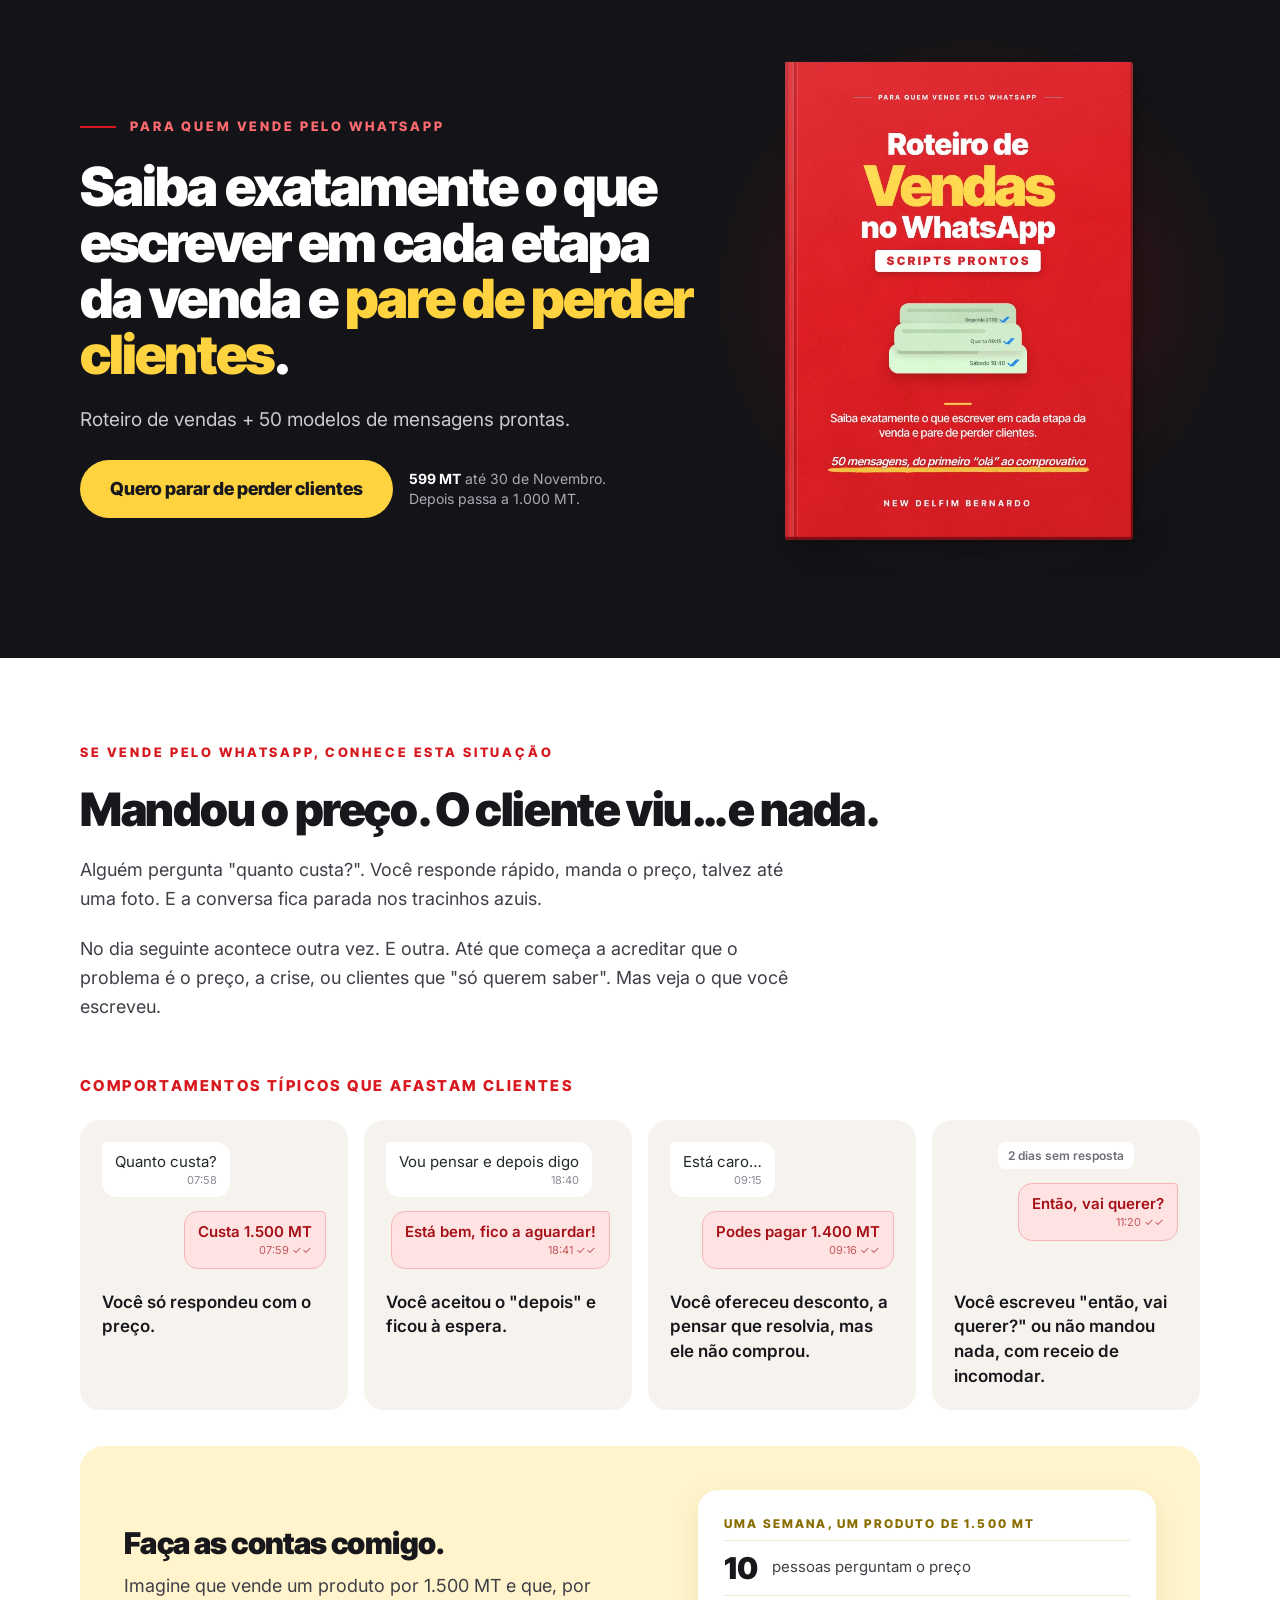
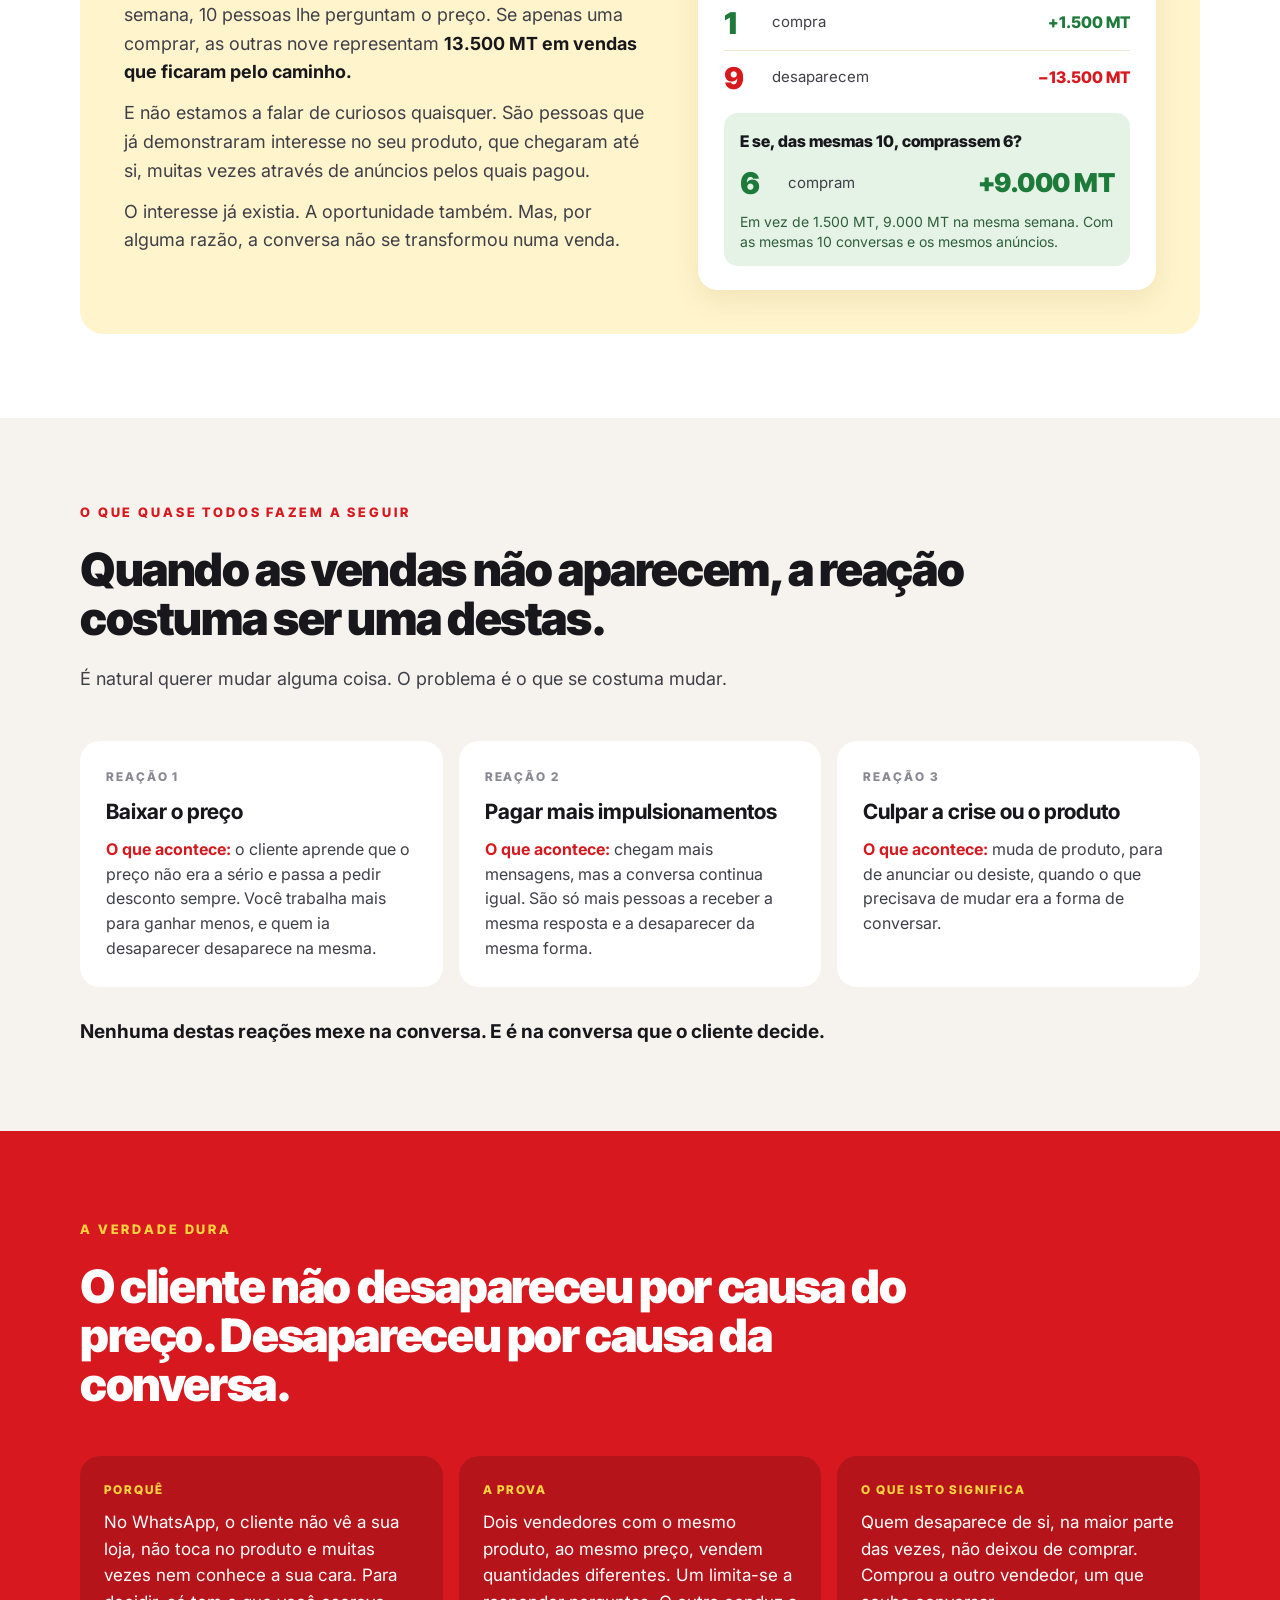
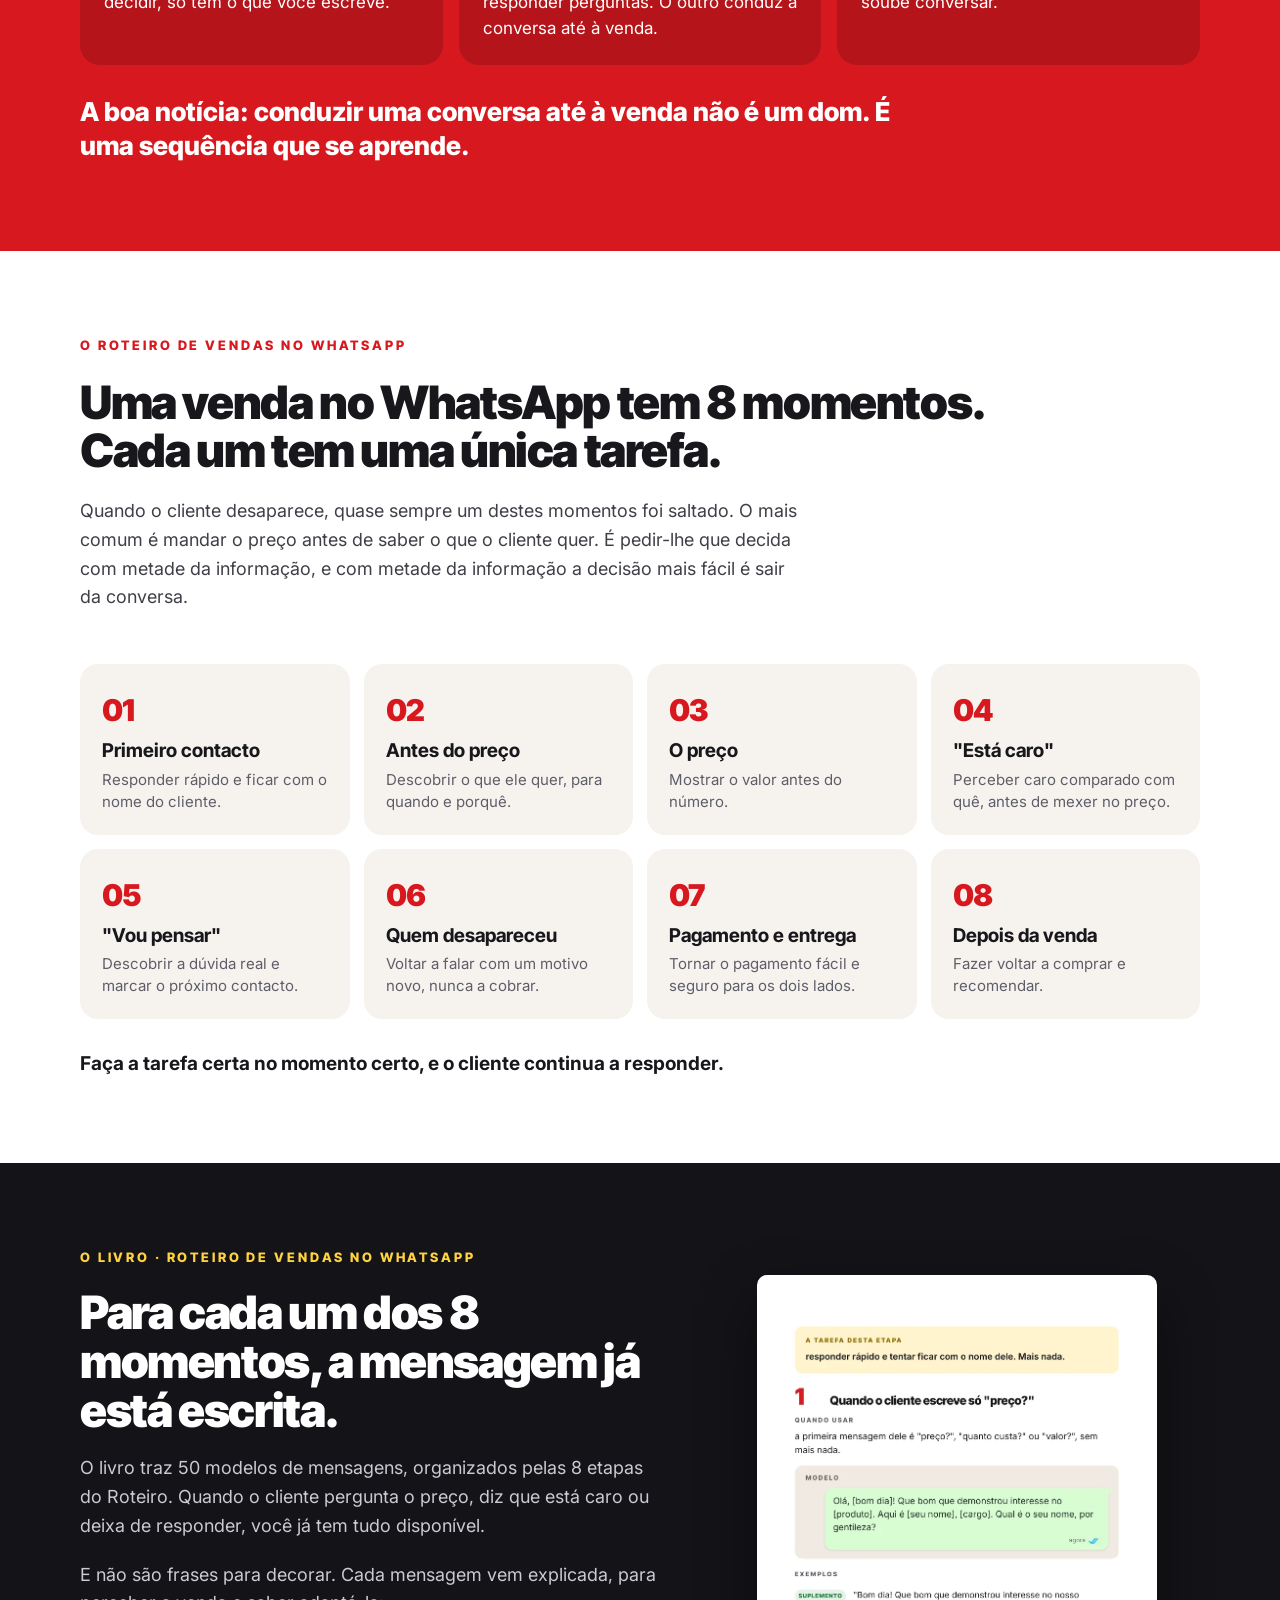
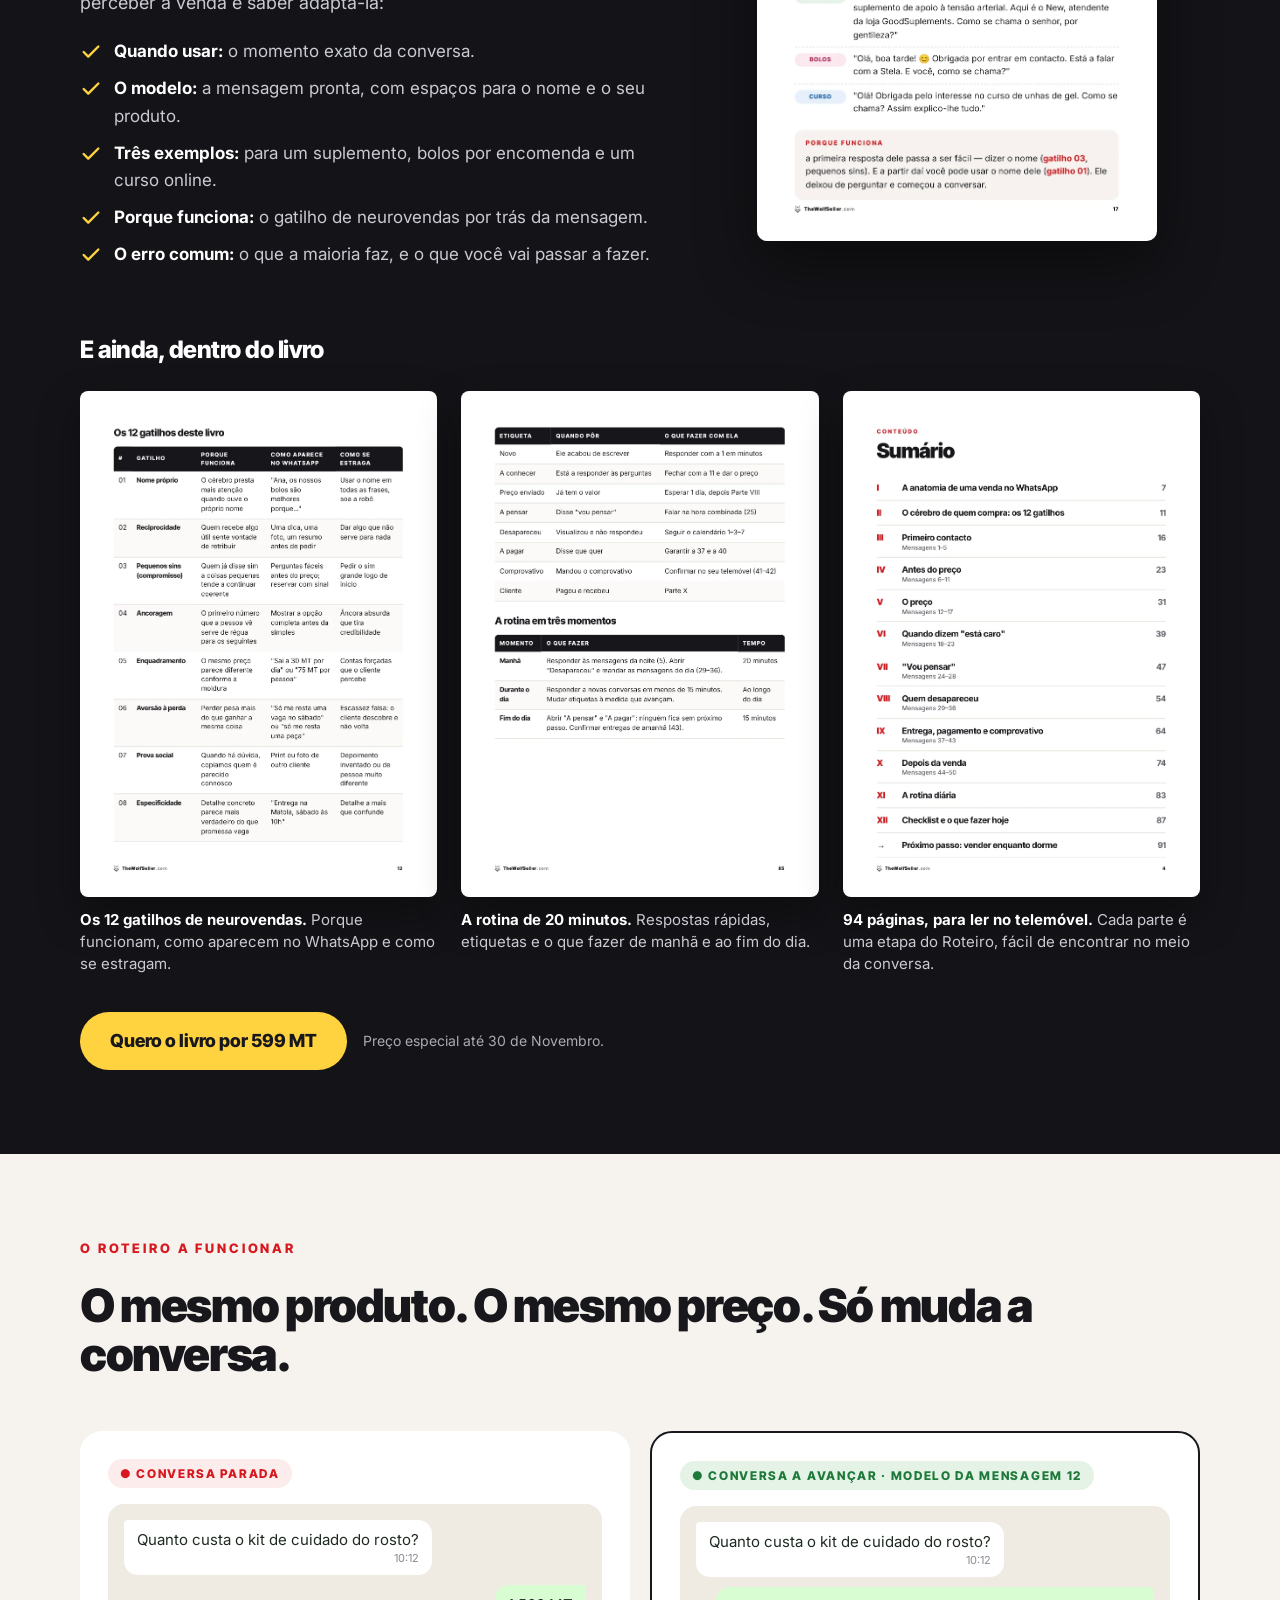
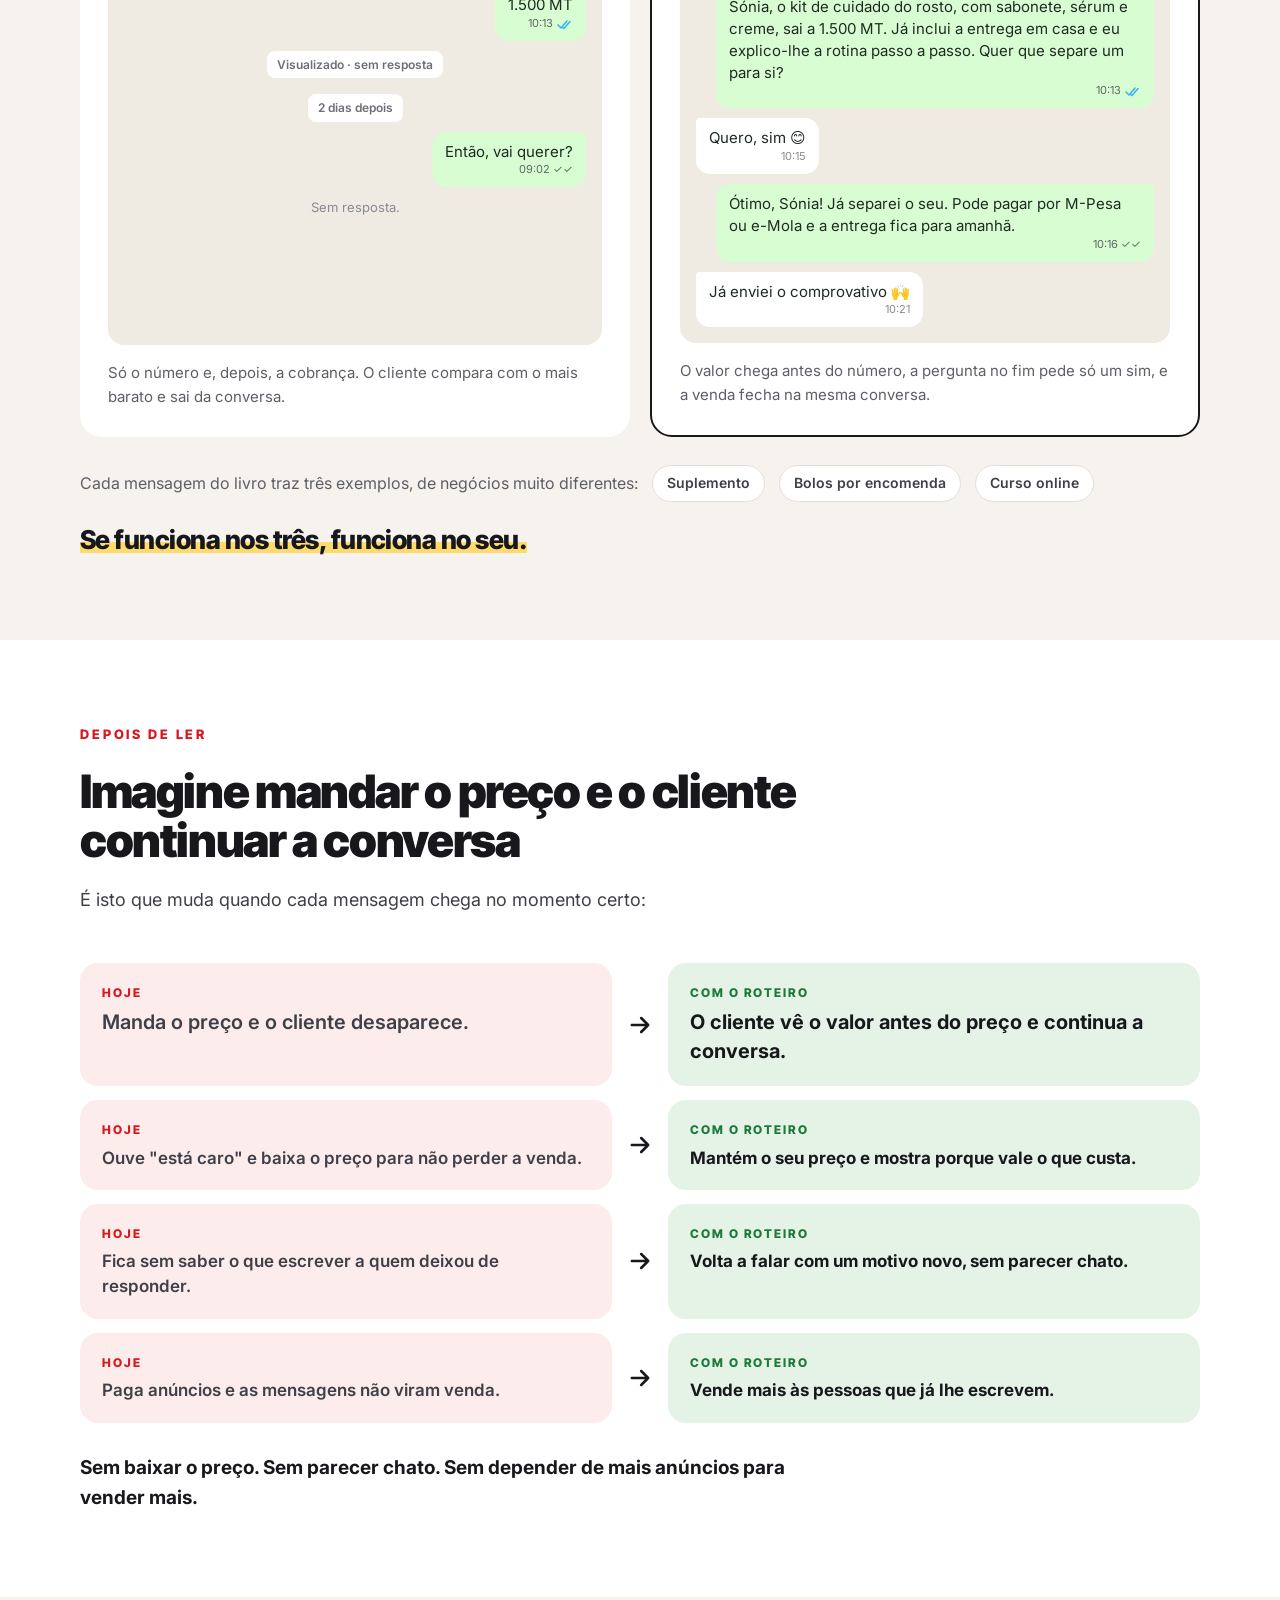
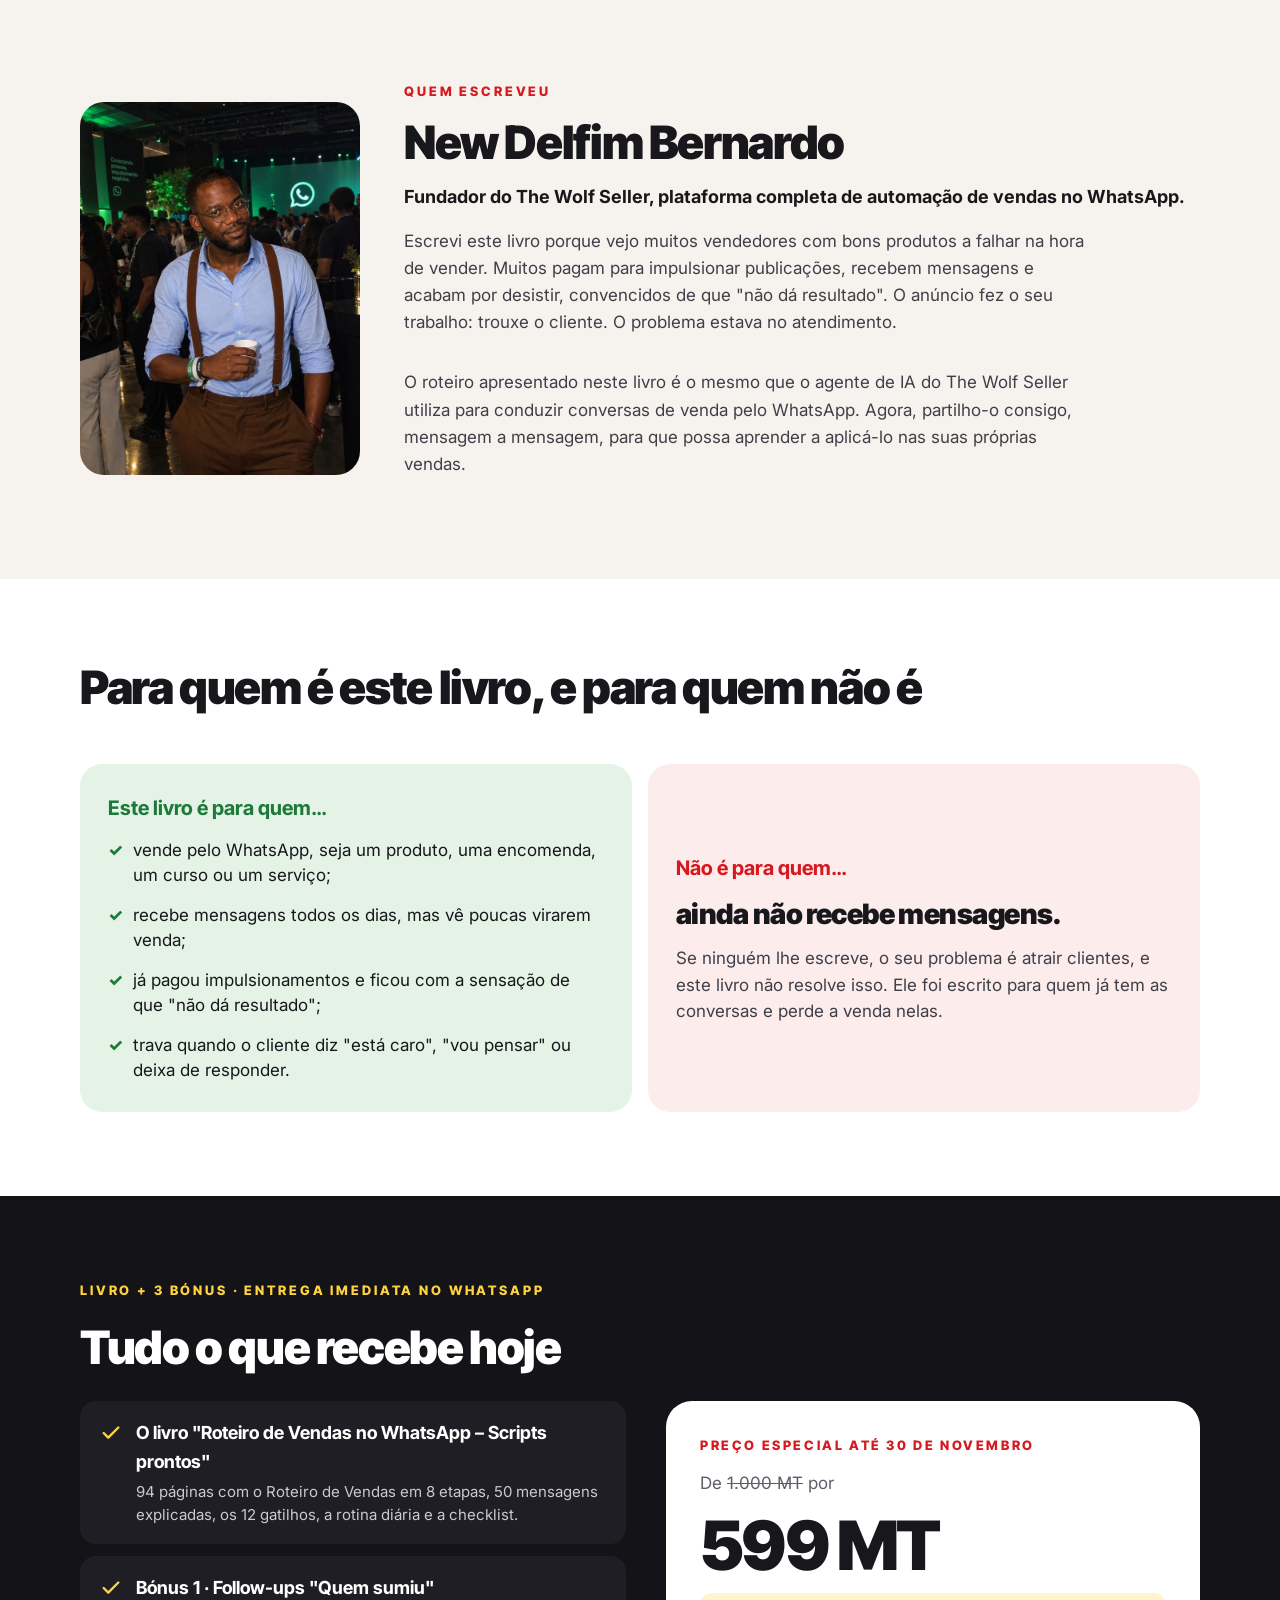
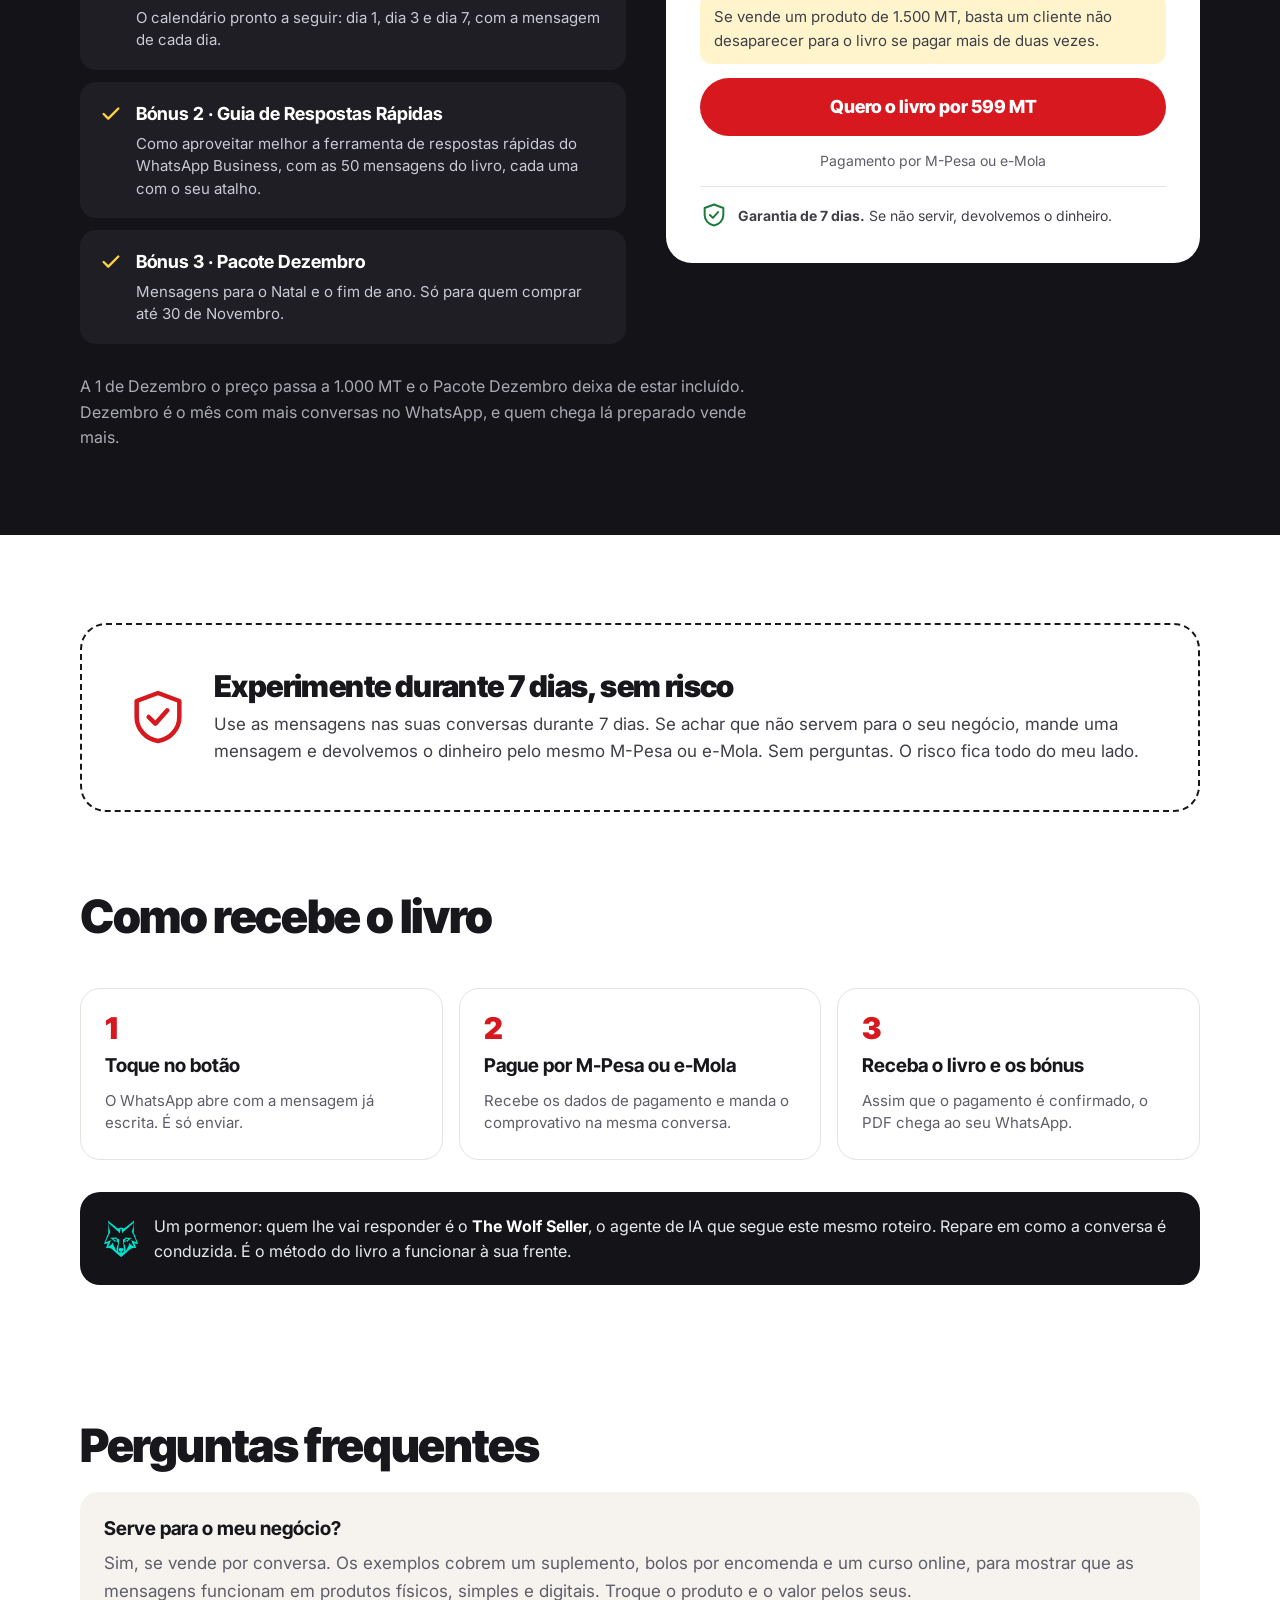
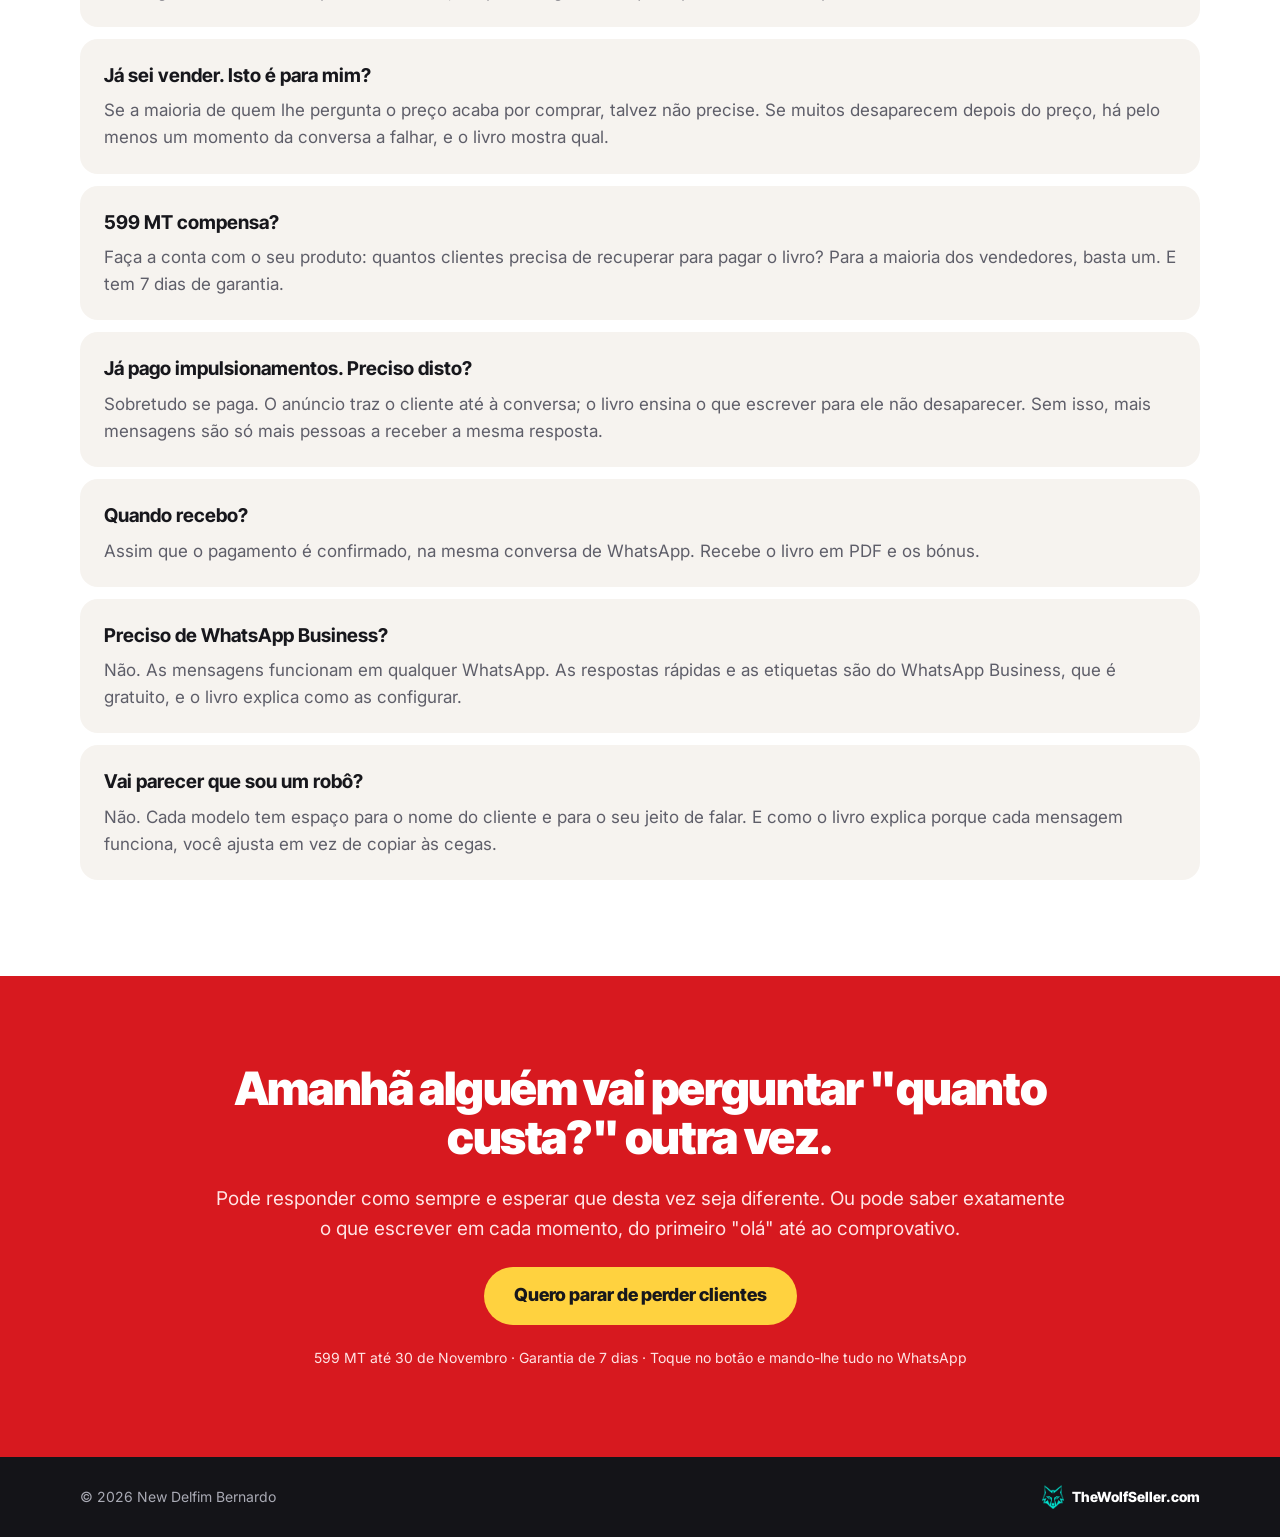
==== pagina-de-vendas-livro/index.html @ 169ec147 "Adiciona pagina de vendas do livro em /livro e aponta o link da pagina de links Co-Authored-By: Clau" ====
<!doctype html>
<html lang="pt">
<head>
<meta charset="utf-8">
<meta name="viewport" content="width=device-width, initial-scale=1">
<title>Roteiro de Vendas no WhatsApp – Scripts prontos</title>
<meta name="description" content="Roteiro de Vendas no WhatsApp: 8 etapas e 50 mensagens prontas, do primeiro “olá” ao comprovativo, com exemplos de Moçambique. 599 MT até 30 de Novembro.">
<link rel="canonical" href="https://www.thewolfseller.com/livro">
<meta property="og:type" content="website">
<meta property="og:title" content="Roteiro de Vendas no WhatsApp – Scripts prontos">
<meta property="og:description" content="Saiba exatamente o que escrever em cada etapa da venda e pare de perder clientes. 50 mensagens prontas.">
<meta property="og:url" content="https://www.thewolfseller.com/livro">
<meta property="og:image" content="https://www.thewolfseller.com/pagina-de-vendas-livro/img/livro.webp">
<link rel="stylesheet" href="https://fonts.googleapis.com/css2?family=Inter+Tight:wght@600;700;800;900&amp;family=Inter:ital,wght@0,400;0,500;0,600;0,700;1,500;1,600&amp;display=swap">
<style>
:root{color-scheme:light}
html,body{margin:0;background:#FFFFFF}
a{color:#D7191F}a:hover{color:#A50F15}
img{max-width:100%}
@media (max-width: 640px){.lp-bolhas{min-height:0 !important}}
</style>
</head>
<body>
<div style="width: 100%; background: #FFFFFF; color: #17171C; font-family: 'Inter', system-ui, sans-serif; font-size: 17px; line-height: 1.6">

<header style="background: #141418; color: #FFFFFF; overflow: hidden">
<div style="max-width: 1120px; margin: 0 auto; padding: 52px 20px 76px; display: flex; flex-wrap: wrap; gap: 48px; align-items: center">
<div style="flex: 1 1 480px; min-width: 0; display: flex; flex-direction: column; gap: 22px">
<div style="display: flex; align-items: center; gap: 14px"><span style="width: 36px; height: 2px; background: #D7191F"></span><span style="font-family: 'Inter Tight', sans-serif; font-size: 13px; font-weight: 800; letter-spacing: 0.22em; color: #FF6B70">PARA QUEM VENDE PELO WHATSAPP</span></div>
<h1 style="margin: 0; font-family: 'Inter Tight', sans-serif; font-weight: 900; font-size: clamp(34px, 4.6vw, 54px); line-height: 1.04; letter-spacing: -0.035em">Saiba exatamente o que escrever em cada etapa da venda e <span style="color: #FFD23F">pare de perder clientes</span>.</h1>
<p style="margin: 0; font-size: 19px; line-height: 1.5; color: #C9CAD2; max-width: 32em">Roteiro de vendas + 50 modelos de mensagens prontas.</p>
<div style="display: flex; flex-wrap: wrap; gap: 16px; align-items: center; margin-top: 4px">
<a href="https://wa.me/258820983752?text=Ol%C3%A1%21%20Quero%20o%20livro%20%22Roteiro%20de%20Vendas%20no%20WhatsApp%22" style="display: inline-flex; align-items: center; justify-content: center; min-height: 58px; padding: 0 30px; border-radius: 999px; background: #FFD23F; color: #17171C; font-family: 'Inter Tight', sans-serif; font-weight: 800; font-size: 18px; text-decoration: none; text-align: center">Quero parar de perder clientes</a>
<p style="margin: 0; font-size: 14px; line-height: 1.45; color: #A9AAB4"><strong style="color: #FFFFFF">599 MT</strong> até 30 de Novembro.<br>Depois passa a 1.000 MT.</p>
</div>
</div>
<div style="flex: 1 1 320px; min-width: 0; display: flex; justify-content: center; position: relative">
<div style="position: absolute; width: 78%; aspect-ratio: 1; border-radius: 50%; background: #D7191F; opacity: 0.22; filter: blur(60px); top: 12%"></div>
<img src="/pagina-de-vendas-livro/img/livro.webp" alt="Capa do livro Roteiro de Vendas no WhatsApp – Scripts prontos, de New Delfim Bernardo" style="position: relative; width: 100%; max-width: 400px; height: auto; display: block">
</div>
</div>
</header>

<section>
<div style="max-width: 1120px; margin: 0 auto; padding: 84px 20px; display: flex; flex-direction: column; gap: 22px">
<p style="margin: 0; font-family: 'Inter Tight', sans-serif; font-size: 13px; font-weight: 800; letter-spacing: 0.22em; color: #D7191F">SE VENDE PELO WHATSAPP, CONHECE ESTA SITUAÇÃO</p>
<h2 style="margin: 0; font-family: 'Inter Tight', sans-serif; font-weight: 900; font-size: clamp(30px, 4vw, 46px); line-height: 1.06; letter-spacing: -0.03em">Mandou o preço. O cliente viu… e nada.</h2>
<p style="margin: 0; font-size: 18px; line-height: 1.6; color: #3F3F48; max-width: 40em">Alguém pergunta "quanto custa?". Você responde rápido, manda o preço, talvez até uma foto. E a conversa fica parada nos tracinhos azuis.</p>
<p style="margin: 0; font-size: 18px; line-height: 1.6; color: #3F3F48; max-width: 40em">No dia seguinte acontece outra vez. E outra. Até que começa a acreditar que o problema é o preço, a crise, ou clientes que "só querem saber". Mas veja o que você escreveu.</p>
<div style="height: 8px"></div>
<p style="margin: 0; font-family: 'Inter Tight', sans-serif; font-size: 15px; font-weight: 800; letter-spacing: 0.16em; color: #D7191F">COMPORTAMENTOS TÍPICOS QUE AFASTAM CLIENTES</p>
<div style="display: grid; grid-template-columns: repeat(auto-fit, minmax(240px, 1fr)); gap: 16px">
<div style="background: #F6F3EF; border-radius: 20px; padding: 22px; display: flex; flex-direction: column; gap: 16px">
<div class="lp-bolhas" style="min-height: 132px; display: flex; flex-direction: column; gap: 14px">
<div style="align-self: flex-start; max-width: 90%; background: #FFFFFF; color: #1F2B22; border-radius: 4px 14px 14px 14px; padding: 9px 13px; font-size: 15px; line-height: 1.45">Quanto custa?<span style="display: block; text-align: right; font-size: 11px; color: #8A8A94">07:58</span></div>
<div style="align-self: flex-end; max-width: 90%; background: #FFE3E3; color: #A50F15; border: 1px solid #F5B5B5; border-radius: 14px 4px 14px 14px; padding: 9px 13px; font-size: 15px; font-weight: 600; line-height: 1.45">Custa 1.500 MT<span style="display: block; text-align: right; font-size: 11px; font-weight: 400; color: #C2575B">07:59 ✓✓</span></div>
</div>
<p style="margin: 0; font-weight: 600; line-height: 1.45">Você só respondeu com o preço.</p>
</div>
<div style="background: #F6F3EF; border-radius: 20px; padding: 22px; display: flex; flex-direction: column; gap: 16px">
<div class="lp-bolhas" style="min-height: 132px; display: flex; flex-direction: column; gap: 14px">
<div style="align-self: flex-start; max-width: 90%; background: #FFFFFF; color: #1F2B22; border-radius: 4px 14px 14px 14px; padding: 9px 13px; font-size: 15px; line-height: 1.45">Vou pensar e depois digo<span style="display: block; text-align: right; font-size: 11px; color: #8A8A94">18:40</span></div>
<div style="align-self: flex-end; max-width: 90%; background: #FFE3E3; color: #A50F15; border: 1px solid #F5B5B5; border-radius: 14px 4px 14px 14px; padding: 9px 13px; font-size: 15px; font-weight: 600; line-height: 1.45">Está bem, fico a aguardar!<span style="display: block; text-align: right; font-size: 11px; font-weight: 400; color: #C2575B">18:41 ✓✓</span></div>
</div>
<p style="margin: 0; font-weight: 600; line-height: 1.45">Você aceitou o "depois" e ficou à espera.</p>
</div>
<div style="background: #F6F3EF; border-radius: 20px; padding: 22px; display: flex; flex-direction: column; gap: 16px">
<div class="lp-bolhas" style="min-height: 132px; display: flex; flex-direction: column; gap: 14px">
<div style="align-self: flex-start; max-width: 90%; background: #FFFFFF; color: #1F2B22; border-radius: 4px 14px 14px 14px; padding: 9px 13px; font-size: 15px; line-height: 1.45">Está caro…<span style="display: block; text-align: right; font-size: 11px; color: #8A8A94">09:15</span></div>
<div style="align-self: flex-end; max-width: 90%; background: #FFE3E3; color: #A50F15; border: 1px solid #F5B5B5; border-radius: 14px 4px 14px 14px; padding: 9px 13px; font-size: 15px; font-weight: 600; line-height: 1.45">Podes pagar 1.400 MT<span style="display: block; text-align: right; font-size: 11px; font-weight: 400; color: #C2575B">09:16 ✓✓</span></div>
</div>
<p style="margin: 0; font-weight: 600; line-height: 1.45">Você ofereceu desconto, a pensar que resolvia, mas ele não comprou.</p>
</div>
<div style="background: #F6F3EF; border-radius: 20px; padding: 22px; display: flex; flex-direction: column; gap: 16px">
<div class="lp-bolhas" style="min-height: 132px; display: flex; flex-direction: column; gap: 14px">
<span style="align-self: center; background: #FFFFFF; color: #6E6E78; border-radius: 8px; padding: 4px 10px; font-size: 12px; font-weight: 600">2 dias sem resposta</span>
<div style="align-self: flex-end; max-width: 90%; background: #FFE3E3; color: #A50F15; border: 1px solid #F5B5B5; border-radius: 14px 4px 14px 14px; padding: 9px 13px; font-size: 15px; font-weight: 600; line-height: 1.45">Então, vai querer?<span style="display: block; text-align: right; font-size: 11px; font-weight: 400; color: #C2575B">11:20 ✓✓</span></div>
</div>
<p style="margin: 0; font-weight: 600; line-height: 1.45">Você escreveu "então, vai querer?" ou não mandou nada, com receio de incomodar.</p>
</div>
</div>
<div style="margin-top: 14px; background: #FFF4CC; border-radius: 24px; padding: clamp(24px, 4vw, 44px); display: flex; flex-wrap: wrap; gap: clamp(24px, 4vw, 48px); align-items: center">
<div style="flex: 1 1 420px; min-width: 0; display: flex; flex-direction: column; gap: 12px">
<p style="margin: 0; font-family: 'Inter Tight', sans-serif; font-weight: 900; font-size: clamp(22px, 2.8vw, 30px); letter-spacing: -0.02em; line-height: 1.15">Faça as contas comigo.</p>
<p style="margin: 0; font-size: 18px; line-height: 1.6; color: #3F3F48">Imagine que vende um produto por 1.500 MT e que, por semana, 10 pessoas lhe perguntam o preço. Se apenas uma comprar, as outras nove representam <strong style="color: rgb(23, 23, 28)">13.500 MT em vendas que ficaram pelo caminho.</strong></p>
<p style="margin: 0; font-size: 18px; line-height: 1.6; color: #3F3F48">E não estamos a falar de curiosos quaisquer. São pessoas que já demonstraram interesse no seu produto, que chegaram até si, muitas vezes através de anúncios pelos quais pagou.</p>
<p style="margin: 0; font-size: 18px; line-height: 1.6; color: #3F3F48">O interesse já existia. A oportunidade também. Mas, por alguma razão, a conversa não se transformou numa venda.</p>
</div>
<div style="flex: 1 1 300px; max-width: 420px; background: #FFFFFF; border-radius: 20px; padding: 24px 26px; box-shadow: 0 10px 30px rgba(120, 90, 0, 0.10)">
<p style="margin: 0 0 6px; font-family: 'Inter Tight', sans-serif; font-size: 12px; font-weight: 800; letter-spacing: 0.18em; color: #8A6D00">UMA SEMANA, UM PRODUTO DE 1.500 MT</p>
<div style="display: flex; align-items: center; gap: 14px; padding: 12px 0; border-top: 1px solid #EFE7CF"><span style="font-family: 'Inter Tight', sans-serif; font-weight: 900; font-size: 30px; line-height: 1; min-width: 34px; color: #17171C">10</span><span style="flex: 1; font-size: 15px; line-height: 1.35; color: #3F3F48">pessoas perguntam o preço</span><span style="font-family: 'Inter Tight', sans-serif; font-weight: 800; font-size: 16px; white-space: nowrap; color: #17171C"></span></div>
<div style="display: flex; align-items: center; gap: 14px; padding: 12px 0; border-top: 1px solid #EFE7CF"><span style="font-family: 'Inter Tight', sans-serif; font-weight: 900; font-size: 30px; line-height: 1; min-width: 34px; color: #1E7A3A">1</span><span style="flex: 1; font-size: 15px; line-height: 1.35; color: #3F3F48">compra</span><span style="font-family: 'Inter Tight', sans-serif; font-weight: 800; font-size: 16px; white-space: nowrap; color: #1E7A3A">+1.500 MT</span></div>
<div style="display: flex; align-items: center; gap: 14px; padding: 12px 0; border-top: 1px solid #EFE7CF"><span style="font-family: 'Inter Tight', sans-serif; font-weight: 900; font-size: 30px; line-height: 1; min-width: 34px; color: #D7191F">9</span><span style="flex: 1; font-size: 15px; line-height: 1.35; color: #3F3F48">desaparecem</span><span style="font-family: 'Inter Tight', sans-serif; font-weight: 800; font-size: 16px; white-space: nowrap; color: #D7191F">−13.500 MT</span></div>
<div style="margin-top: 8px; background: #E4F3E6; border-radius: 14px; padding: 16px 16px 14px; display: flex; flex-direction: column; gap: 8px"><span style="font-family: 'Inter Tight', sans-serif; font-size: 16px; font-weight: 800; color: #17171C">E se, das mesmas 10, comprassem 6?</span><div style="display: flex; align-items: center; gap: 14px"><span style="font-family: 'Inter Tight', sans-serif; font-weight: 900; font-size: 30px; line-height: 1; min-width: 34px; color: #1E7A3A">6</span><span style="flex: 1; font-size: 15px; line-height: 1.35; color: #3F3F48">compram</span><span style="font-family: 'Inter Tight', sans-serif; font-weight: 900; font-size: 26px; letter-spacing: -0.02em; white-space: nowrap; color: #1E7A3A">+9.000 MT</span></div><span style="font-size: 14px; line-height: 1.45; color: #2F5E3B">Em vez de 1.500 MT, 9.000 MT na mesma semana. Com as mesmas 10 conversas e os mesmos anúncios.</span></div>
</div>
</div>
</div>
</section>

<section style="background: #F6F3EF">
<div style="max-width: 1120px; margin: 0 auto; padding: 84px 20px; display: flex; flex-direction: column; gap: 22px">
<p style="margin: 0; font-family: 'Inter Tight', sans-serif; font-size: 13px; font-weight: 800; letter-spacing: 0.22em; color: #D7191F">O QUE QUASE TODOS FAZEM A SEGUIR</p>
<h2 style="margin: 0; font-family: 'Inter Tight', sans-serif; font-weight: 900; font-size: clamp(30px, 4vw, 46px); line-height: 1.06; letter-spacing: -0.03em; max-width: 20em">Quando as vendas não aparecem, a reação costuma ser uma destas.</h2>
<p style="margin: 0; font-size: 18px; line-height: 1.6; color: #3F3F48; max-width: 40em">É natural querer mudar alguma coisa. O problema é o que se costuma mudar.</p>
<div style="height: 4px"></div>
<div style="display: grid; grid-template-columns: repeat(auto-fit, minmax(280px, 1fr)); gap: 16px">
<div style="background: #FFFFFF; border-radius: 20px; padding: 26px; display: flex; flex-direction: column; gap: 12px"><span style="font-family: 'Inter Tight', sans-serif; font-size: 12px; font-weight: 800; letter-spacing: 0.16em; color: #8A8A94">REAÇÃO 1</span><strong style="font-family: 'Inter Tight', sans-serif; font-size: 21px; line-height: 1.25">Baixar o preço</strong><p style="margin: 0; color: #3F3F48; font-size: 16px; line-height: 1.55"><strong style="color: #D7191F">O que acontece:</strong> o cliente aprende que o preço não era a sério e passa a pedir desconto sempre. Você trabalha mais para ganhar menos, e quem ia desaparecer desaparece na mesma.</p></div>
<div style="background: #FFFFFF; border-radius: 20px; padding: 26px; display: flex; flex-direction: column; gap: 12px"><span style="font-family: 'Inter Tight', sans-serif; font-size: 12px; font-weight: 800; letter-spacing: 0.16em; color: #8A8A94">REAÇÃO 2</span><strong style="font-family: 'Inter Tight', sans-serif; font-size: 21px; line-height: 1.25">Pagar mais impulsionamentos</strong><p style="margin: 0; color: #3F3F48; font-size: 16px; line-height: 1.55"><strong style="color: #D7191F">O que acontece:</strong> chegam mais mensagens, mas a conversa continua igual. São só mais pessoas a receber a mesma resposta e a desaparecer da mesma forma.</p></div>
<div style="background: #FFFFFF; border-radius: 20px; padding: 26px; display: flex; flex-direction: column; gap: 12px"><span style="font-family: 'Inter Tight', sans-serif; font-size: 12px; font-weight: 800; letter-spacing: 0.16em; color: #8A8A94">REAÇÃO 3</span><strong style="font-family: 'Inter Tight', sans-serif; font-size: 21px; line-height: 1.25">Culpar a crise ou o produto</strong><p style="margin: 0; color: #3F3F48; font-size: 16px; line-height: 1.55"><strong style="color: #D7191F">O que acontece:</strong> muda de produto, para de anunciar ou desiste, quando o que precisava de mudar era a forma de conversar.</p></div>
</div>
<p style="margin: 0; font-size: 19px; line-height: 1.6; color: #17171C; max-width: 40em; font-weight: 700; margin-top: 8px">Nenhuma destas reações mexe na conversa. E é na conversa que o cliente decide.</p>
</div>
</section>

<section style="background: #D7191F; color: #FFFFFF">
<div style="max-width: 1120px; margin: 0 auto; padding: 88px 20px; display: flex; flex-direction: column; gap: 22px">
<p style="margin: 0; font-family: 'Inter Tight', sans-serif; font-size: 13px; font-weight: 800; letter-spacing: 0.22em; color: #FFD23F">A VERDADE DURA</p>
<h2 style="margin: 0; font-family: 'Inter Tight', sans-serif; font-weight: 900; font-size: clamp(30px, 4vw, 46px); line-height: 1.06; letter-spacing: -0.03em; max-width: 18em">O cliente não desapareceu por causa do preço. Desapareceu por causa da conversa.</h2>
<div style="height: 4px"></div>
<div style="display: grid; grid-template-columns: repeat(auto-fit, minmax(280px, 1fr)); gap: 16px">
<div style="background: rgba(0, 0, 0, 0.16); border-radius: 20px; padding: 24px; display: flex; flex-direction: column; gap: 10px"><span style="font-family: 'Inter Tight', sans-serif; font-size: 12px; font-weight: 800; letter-spacing: 0.16em; color: #FFD23F">PORQUÊ</span><p style="margin: 0; font-size: 17px; line-height: 1.55; color: #FFFFFF">No WhatsApp, o cliente não vê a sua loja, não toca no produto e muitas vezes nem conhece a sua cara. Para decidir, só tem o que você escreve.</p></div>
<div style="background: rgba(0, 0, 0, 0.16); border-radius: 20px; padding: 24px; display: flex; flex-direction: column; gap: 10px"><span style="font-family: 'Inter Tight', sans-serif; font-size: 12px; font-weight: 800; letter-spacing: 0.16em; color: #FFD23F">A PROVA</span><p style="margin: 0; font-size: 17px; line-height: 1.55; color: #FFFFFF">Dois vendedores com o mesmo produto, ao mesmo preço, vendem quantidades diferentes. Um limita-se a responder perguntas. O outro conduz a conversa até à venda.</p></div>
<div style="background: rgba(0, 0, 0, 0.16); border-radius: 20px; padding: 24px; display: flex; flex-direction: column; gap: 10px"><span style="font-family: 'Inter Tight', sans-serif; font-size: 12px; font-weight: 800; letter-spacing: 0.16em; color: #FFD23F">O QUE ISTO SIGNIFICA</span><p style="margin: 0; font-size: 17px; line-height: 1.55; color: #FFFFFF">Quem desaparece de si, na maior parte das vezes, não deixou de comprar. Comprou a outro vendedor, um que soube conversar.</p></div>
</div>
<p style="margin: 8px 0 0; font-family: 'Inter Tight', sans-serif; font-weight: 800; font-size: clamp(20px, 2.4vw, 26px); line-height: 1.3; max-width: 32em">A boa notícia: conduzir uma conversa até à venda não é um dom. É uma sequência que se aprende.</p>
</div>
</section>

<section>
<div style="max-width: 1120px; margin: 0 auto; padding: 84px 20px; display: flex; flex-direction: column; gap: 22px">
<p style="margin: 0; font-family: 'Inter Tight', sans-serif; font-size: 13px; font-weight: 800; letter-spacing: 0.22em; color: #D7191F">O ROTEIRO DE VENDAS NO WHATSAPP</p>
<h2 style="margin: 0; font-family: 'Inter Tight', sans-serif; font-weight: 900; font-size: clamp(30px, 4vw, 46px); line-height: 1.06; letter-spacing: -0.03em; max-width: 20em">Uma venda no WhatsApp tem 8 momentos. Cada um tem uma única tarefa.</h2>
<p style="margin: 0; font-size: 18px; line-height: 1.6; color: #3F3F48; max-width: 40em">Quando o cliente desaparece, quase sempre um destes momentos foi saltado. O mais comum é mandar o preço antes de saber o que o cliente quer. É pedir-lhe que decida com metade da informação, e com metade da informação a decisão mais fácil é sair da conversa.</p>
<div style="height: 8px"></div>
<div style="display: grid; grid-template-columns: repeat(auto-fit, minmax(240px, 1fr)); gap: 14px">
<div style="background: #F6F3EF; border-radius: 18px; padding: 22px; display: flex; flex-direction: column; gap: 6px"><span style="font-family: 'Inter Tight', sans-serif; font-size: 30px; font-weight: 900; color: #D7191F; letter-spacing: -0.03em">01</span><strong style="font-family: 'Inter Tight', sans-serif; font-size: 19px; line-height: 1.2">Primeiro contacto</strong><span style="color: #5E5E69; font-size: 15px; line-height: 1.45">Responder rápido e ficar com o nome do cliente.</span></div>
<div style="background: #F6F3EF; border-radius: 18px; padding: 22px; display: flex; flex-direction: column; gap: 6px"><span style="font-family: 'Inter Tight', sans-serif; font-size: 30px; font-weight: 900; color: #D7191F; letter-spacing: -0.03em">02</span><strong style="font-family: 'Inter Tight', sans-serif; font-size: 19px; line-height: 1.2">Antes do preço</strong><span style="color: #5E5E69; font-size: 15px; line-height: 1.45">Descobrir o que ele quer, para quando e porquê.</span></div>
<div style="background: #F6F3EF; border-radius: 18px; padding: 22px; display: flex; flex-direction: column; gap: 6px"><span style="font-family: 'Inter Tight', sans-serif; font-size: 30px; font-weight: 900; color: #D7191F; letter-spacing: -0.03em">03</span><strong style="font-family: 'Inter Tight', sans-serif; font-size: 19px; line-height: 1.2">O preço</strong><span style="color: #5E5E69; font-size: 15px; line-height: 1.45">Mostrar o valor antes do número.</span></div>
<div style="background: #F6F3EF; border-radius: 18px; padding: 22px; display: flex; flex-direction: column; gap: 6px"><span style="font-family: 'Inter Tight', sans-serif; font-size: 30px; font-weight: 900; color: #D7191F; letter-spacing: -0.03em">04</span><strong style="font-family: 'Inter Tight', sans-serif; font-size: 19px; line-height: 1.2">"Está caro"</strong><span style="color: #5E5E69; font-size: 15px; line-height: 1.45">Perceber caro comparado com quê, antes de mexer no preço.</span></div>
<div style="background: #F6F3EF; border-radius: 18px; padding: 22px; display: flex; flex-direction: column; gap: 6px"><span style="font-family: 'Inter Tight', sans-serif; font-size: 30px; font-weight: 900; color: #D7191F; letter-spacing: -0.03em">05</span><strong style="font-family: 'Inter Tight', sans-serif; font-size: 19px; line-height: 1.2">"Vou pensar"</strong><span style="color: #5E5E69; font-size: 15px; line-height: 1.45">Descobrir a dúvida real e marcar o próximo contacto.</span></div>
<div style="background: #F6F3EF; border-radius: 18px; padding: 22px; display: flex; flex-direction: column; gap: 6px"><span style="font-family: 'Inter Tight', sans-serif; font-size: 30px; font-weight: 900; color: #D7191F; letter-spacing: -0.03em">06</span><strong style="font-family: 'Inter Tight', sans-serif; font-size: 19px; line-height: 1.2">Quem desapareceu</strong><span style="color: #5E5E69; font-size: 15px; line-height: 1.45">Voltar a falar com um motivo novo, nunca a cobrar.</span></div>
<div style="background: #F6F3EF; border-radius: 18px; padding: 22px; display: flex; flex-direction: column; gap: 6px"><span style="font-family: 'Inter Tight', sans-serif; font-size: 30px; font-weight: 900; color: #D7191F; letter-spacing: -0.03em">07</span><strong style="font-family: 'Inter Tight', sans-serif; font-size: 19px; line-height: 1.2">Pagamento e entrega</strong><span style="color: #5E5E69; font-size: 15px; line-height: 1.45">Tornar o pagamento fácil e seguro para os dois lados.</span></div>
<div style="background: #F6F3EF; border-radius: 18px; padding: 22px; display: flex; flex-direction: column; gap: 6px"><span style="font-family: 'Inter Tight', sans-serif; font-size: 30px; font-weight: 900; color: #D7191F; letter-spacing: -0.03em">08</span><strong style="font-family: 'Inter Tight', sans-serif; font-size: 19px; line-height: 1.2">Depois da venda</strong><span style="color: #5E5E69; font-size: 15px; line-height: 1.45">Fazer voltar a comprar e recomendar.</span></div>
</div>
<p style="margin: 0; font-size: 19px; line-height: 1.6; color: #17171C; max-width: 40em; font-weight: 700; margin-top: 8px">Faça a tarefa certa no momento certo, e o cliente continua a responder.</p>
</div>
</section>

<section style="background: #141418; color: #FFFFFF">
<div style="max-width: 1120px; margin: 0 auto; padding: 84px 20px; display: flex; flex-direction: column; gap: 22px">
<div style="display: flex; flex-wrap: wrap; gap: 48px; align-items: center">
<div style="flex: 1 1 440px; min-width: 0; display: flex; flex-direction: column; gap: 20px">
<p style="margin: 0; font-family: 'Inter Tight', sans-serif; font-size: 13px; font-weight: 800; letter-spacing: 0.22em; color: #FFD23F">O LIVRO · ROTEIRO DE VENDAS NO WHATSAPP</p>
<h2 style="margin: 0; font-family: 'Inter Tight', sans-serif; font-weight: 900; font-size: clamp(30px, 4vw, 46px); line-height: 1.06; letter-spacing: -0.03em">Para cada um dos 8 momentos, a mensagem já está escrita.</h2>
<p style="margin: 0; font-size: 18px; line-height: 1.6; color: #C9CAD2">O livro traz 50 modelos de mensagens, organizados pelas 8 etapas do Roteiro. Quando o cliente pergunta o preço, diz que está caro ou deixa de responder, você já tem tudo disponível.</p>
<p style="margin: 0; font-size: 18px; line-height: 1.6; color: #C9CAD2">E não são frases para decorar. Cada mensagem vem explicada, para perceber a venda e saber adaptá-la:</p>
<ul style="margin: 0; padding: 0; list-style: none; display: flex; flex-direction: column; gap: 10px; color: #C9CAD2">
<li style="display: flex; gap: 12px; align-items: flex-start"><svg width="22" height="22" viewBox="0 0 24 24" fill="none" stroke="#FFD23F" stroke-width="2.6" stroke-linecap="round" stroke-linejoin="round" aria-hidden="true" style="flex: none; margin-top: 3px"><path d="M20 6L9 17l-5-5"></path></svg><span><strong style="color: #FFFFFF">Quando usar:</strong> o momento exato da conversa.</span></li>
<li style="display: flex; gap: 12px; align-items: flex-start"><svg width="22" height="22" viewBox="0 0 24 24" fill="none" stroke="#FFD23F" stroke-width="2.6" stroke-linecap="round" stroke-linejoin="round" aria-hidden="true" style="flex: none; margin-top: 3px"><path d="M20 6L9 17l-5-5"></path></svg><span><strong style="color: #FFFFFF">O modelo:</strong> a mensagem pronta, com espaços para o nome e o seu produto.</span></li>
<li style="display: flex; gap: 12px; align-items: flex-start"><svg width="22" height="22" viewBox="0 0 24 24" fill="none" stroke="#FFD23F" stroke-width="2.6" stroke-linecap="round" stroke-linejoin="round" aria-hidden="true" style="flex: none; margin-top: 3px"><path d="M20 6L9 17l-5-5"></path></svg><span><strong style="color: #FFFFFF">Três exemplos:</strong> para um suplemento, bolos por encomenda e um curso online.</span></li>
<li style="display: flex; gap: 12px; align-items: flex-start"><svg width="22" height="22" viewBox="0 0 24 24" fill="none" stroke="#FFD23F" stroke-width="2.6" stroke-linecap="round" stroke-linejoin="round" aria-hidden="true" style="flex: none; margin-top: 3px"><path d="M20 6L9 17l-5-5"></path></svg><span><strong style="color: #FFFFFF">Porque funciona:</strong> o gatilho de neurovendas por trás da mensagem.</span></li>
<li style="display: flex; gap: 12px; align-items: flex-start"><svg width="22" height="22" viewBox="0 0 24 24" fill="none" stroke="#FFD23F" stroke-width="2.6" stroke-linecap="round" stroke-linejoin="round" aria-hidden="true" style="flex: none; margin-top: 3px"><path d="M20 6L9 17l-5-5"></path></svg><span><strong style="color: #FFFFFF">O erro comum:</strong> o que a maioria faz, e o que você vai passar a fazer.</span></li>
</ul>
</div>
<div style="flex: 1 1 340px; min-width: 0; display: flex; justify-content: center">
<img src="/pagina-de-vendas-livro/img/mensagem.webp" alt="Página do livro com uma mensagem, o modelo num balão de WhatsApp e os exemplos" style="width: 100%; max-width: 400px; height: auto; display: block; border-radius: 10px; box-shadow: 0 24px 60px rgba(0, 0, 0, 0.45)">
</div>
</div>
<h3 style="margin: 40px 0 0; font-family: 'Inter Tight', sans-serif; font-weight: 800; font-size: 24px; letter-spacing: -0.02em">E ainda, dentro do livro</h3>
<div style="display: grid; grid-template-columns: repeat(auto-fit, minmax(220px, 1fr)); gap: 24px">
<figure style="margin: 0; display: flex; flex-direction: column; gap: 12px"><img src="/pagina-de-vendas-livro/img/gatilhos.webp" alt="Tabela dos 12 gatilhos de neurovendas" style="width: 100%; height: auto; display: block; border-radius: 8px; box-shadow: 0 18px 40px rgba(0, 0, 0, 0.35)"><figcaption style="color: #C9CAD2; font-size: 15px; line-height: 1.45"><strong style="color: #FFFFFF">Os 12 gatilhos de neurovendas.</strong> Porque funcionam, como aparecem no WhatsApp e como se estragam.</figcaption></figure>
<figure style="margin: 0; display: flex; flex-direction: column; gap: 12px"><img src="/pagina-de-vendas-livro/img/rotina.webp" alt="Página da rotina diária com etiquetas e horários" style="width: 100%; height: auto; display: block; border-radius: 8px; box-shadow: 0 18px 40px rgba(0, 0, 0, 0.35)"><figcaption style="color: #C9CAD2; font-size: 15px; line-height: 1.45"><strong style="color: #FFFFFF">A rotina de 20 minutos.</strong> Respostas rápidas, etiquetas e o que fazer de manhã e ao fim do dia.</figcaption></figure>
<figure style="margin: 0; display: flex; flex-direction: column; gap: 12px"><img src="/pagina-de-vendas-livro/img/sumario.webp" alt="Sumário do livro" style="width: 100%; height: auto; display: block; border-radius: 8px; box-shadow: 0 18px 40px rgba(0, 0, 0, 0.35)"><figcaption style="color: #C9CAD2; font-size: 15px; line-height: 1.45"><strong style="color: #FFFFFF">94 páginas, para ler no telemóvel.</strong> Cada parte é uma etapa do Roteiro, fácil de encontrar no meio da conversa.</figcaption></figure>
</div>
<div style="display: flex; flex-wrap: wrap; gap: 16px; align-items: center; margin-top: 16px"><a href="https://wa.me/258820983752?text=Ol%C3%A1%21%20Quero%20o%20livro%20%22Roteiro%20de%20Vendas%20no%20WhatsApp%22" style="display: inline-flex; align-items: center; justify-content: center; min-height: 58px; padding: 0 30px; border-radius: 999px; background: #FFD23F; color: #17171C; font-family: 'Inter Tight', sans-serif; font-weight: 800; font-size: 18px; text-decoration: none; text-align: center">Quero o livro por 599 MT</a><p style="margin: 0; font-size: 14px; color: #A9AAB4">Preço especial até 30 de Novembro.</p></div>
</div>
</section>

<section style="background: #F6F3EF">
<div style="max-width: 1120px; margin: 0 auto; padding: 84px 20px; display: flex; flex-direction: column; gap: 22px">
<p style="margin: 0; font-family: 'Inter Tight', sans-serif; font-size: 13px; font-weight: 800; letter-spacing: 0.22em; color: #D7191F">O ROTEIRO A FUNCIONAR</p>
<h2 style="margin: 0; font-family: 'Inter Tight', sans-serif; font-weight: 900; font-size: clamp(30px, 4vw, 46px); line-height: 1.06; letter-spacing: -0.03em">O mesmo produto. O mesmo preço. Só muda a conversa.</h2>
<div style="height: 8px"></div>
<div style="display: grid; grid-template-columns: repeat(auto-fit, minmax(300px, 1fr)); gap: 20px">
<div style="background: #FFFFFF; border-radius: 22px; padding: 28px; display: flex; flex-direction: column; gap: 16px">
<span style="align-self: flex-start; font-family: 'Inter Tight', sans-serif; font-size: 12px; font-weight: 800; letter-spacing: 0.14em; text-transform: uppercase; color: #D7191F; background: #FCECEC; border-radius: 999px; padding: 5px 12px">● Conversa parada</span>
<div style="flex: 1; background: #EFEAE2; border-radius: 16px; padding: 16px; display: flex; flex-direction: column; gap: 10px">
<div style="align-self: flex-start; max-width: 90%; background: #FFFFFF; color: #1F2B22; border-radius: 4px 14px 14px 14px; padding: 9px 13px; font-size: 15px; line-height: 1.45">Quanto custa o kit de cuidado do rosto?<span style="display: block; text-align: right; font-size: 11px; color: #8A8A94">10:12</span></div>
<div style="align-self: flex-end; max-width: 90%; background: #D9FDD3; color: #1F2B22; border-radius: 14px 4px 14px 14px; padding: 9px 13px; font-size: 15px; line-height: 1.45">1.500 MT<span style="display: flex; justify-content: flex-end; align-items: center; gap: 4px; font-size: 11px; color: #5B6B5F">10:13 <svg width="16" height="11" viewBox="0 0 16 11" aria-hidden="true"><path d="M1 6l3 3 6-7M6 8.5l1 1 6-7" fill="none" stroke="#34B7F1" stroke-width="1.6" stroke-linecap="round" stroke-linejoin="round"></path></svg></span></div>
<span style="align-self: center; background: #FFFFFF; color: #6E6E78; border-radius: 8px; padding: 4px 10px; font-size: 12px; font-weight: 600">Visualizado · sem resposta</span>
<span style="align-self: center; margin-top: 6px; background: #FFFFFF; color: #6E6E78; border-radius: 8px; padding: 4px 10px; font-size: 12px; font-weight: 600">2 dias depois</span>
<div style="align-self: flex-end; max-width: 90%; background: #D9FDD3; color: #1F2B22; border-radius: 14px 4px 14px 14px; padding: 9px 13px; font-size: 15px; line-height: 1.45">Então, vai querer?<span style="display: block; text-align: right; font-size: 11px; color: #5B6B5F">09:02 ✓✓</span></div>
<span style="align-self: center; font-size: 13px; color: #8A8A94">Sem resposta.</span>
</div>
<p style="margin: 0; color: #5E5E69; font-size: 15px">Só o número e, depois, a cobrança. O cliente compara com o mais barato e sai da conversa.</p>
</div>
<div style="background: #FFFFFF; border: 2px solid #17171C; border-radius: 22px; padding: 28px; display: flex; flex-direction: column; gap: 16px">
<span style="align-self: flex-start; font-family: 'Inter Tight', sans-serif; font-size: 12px; font-weight: 800; letter-spacing: 0.14em; text-transform: uppercase; color: #1E7A3A; background: #E4F3E6; border-radius: 999px; padding: 5px 12px">● Conversa a avançar · Modelo da mensagem 12</span>
<div style="flex: 1; background: #EFEAE2; border-radius: 16px; padding: 16px; display: flex; flex-direction: column; gap: 10px">
<div style="align-self: flex-start; max-width: 90%; background: #FFFFFF; color: #1F2B22; border-radius: 4px 14px 14px 14px; padding: 9px 13px; font-size: 15px; line-height: 1.45">Quanto custa o kit de cuidado do rosto?<span style="display: block; text-align: right; font-size: 11px; color: #8A8A94">10:12</span></div>
<div style="align-self: flex-end; max-width: 90%; background: #D9FDD3; color: #1F2B22; border-radius: 14px 4px 14px 14px; padding: 9px 13px; font-size: 15px; line-height: 1.45"><span>Sónia, o kit de cuidado do rosto, com sabonete, sérum e creme, sai a 1.500 MT. Já inclui a entrega em casa e eu explico-lhe a rotina passo a passo. Quer que separe um para si?</span><span style="display: flex; justify-content: flex-end; align-items: center; gap: 4px; font-size: 11px; color: #5B6B5F">10:13 <svg width="16" height="11" viewBox="0 0 16 11" aria-hidden="true"><path d="M1 6l3 3 6-7M6 8.5l1 1 6-7" fill="none" stroke="#34B7F1" stroke-width="1.6" stroke-linecap="round" stroke-linejoin="round"></path></svg></span></div>
<div style="align-self: flex-start; max-width: 90%; background: #FFFFFF; color: #1F2B22; border-radius: 4px 14px 14px 14px; padding: 9px 13px; font-size: 15px; line-height: 1.45">Quero, sim 😊<span style="display: block; text-align: right; font-size: 11px; color: #8A8A94">10:15</span></div>
<div style="align-self: flex-end; max-width: 90%; background: #D9FDD3; color: #1F2B22; border-radius: 14px 4px 14px 14px; padding: 9px 13px; font-size: 15px; line-height: 1.45">Ótimo, Sónia! Já separei o seu. Pode pagar por M-Pesa ou e-Mola e a entrega fica para amanhã.<span style="display: block; text-align: right; font-size: 11px; color: #5B6B5F">10:16 ✓✓</span></div>
<div style="align-self: flex-start; max-width: 90%; background: #FFFFFF; color: #1F2B22; border-radius: 4px 14px 14px 14px; padding: 9px 13px; font-size: 15px; line-height: 1.45">Já enviei o comprovativo 🙌<span style="display: block; text-align: right; font-size: 11px; color: #8A8A94">10:21</span></div>
</div>
<p style="margin: 0; color: #5E5E69; font-size: 15px">O valor chega antes do número, a pergunta no fim pede só um sim, e a venda fecha na mesma conversa.</p>
</div>
</div>
<div style="margin-top: 6px; display: flex; flex-wrap: wrap; align-items: center; gap: 10px 14px">
<span style="font-size: 16px; color: #5E5E69">Cada mensagem do livro traz três exemplos, de negócios muito diferentes:</span>
<span style="background: #FFFFFF; border: 1px solid #E4DED6; border-radius: 999px; padding: 6px 14px; font-size: 14px; font-weight: 600; color: #3F3F48">Suplemento</span><span style="background: #FFFFFF; border: 1px solid #E4DED6; border-radius: 999px; padding: 6px 14px; font-size: 14px; font-weight: 600; color: #3F3F48">Bolos por encomenda</span><span style="background: #FFFFFF; border: 1px solid #E4DED6; border-radius: 999px; padding: 6px 14px; font-size: 14px; font-weight: 600; color: #3F3F48">Curso online</span>
</div>
<p style="margin: 0; font-family: 'Inter Tight', sans-serif; font-weight: 800; font-size: clamp(20px, 2.4vw, 26px); letter-spacing: -0.02em; line-height: 1.25"><span style="background: linear-gradient(transparent 58%, rgba(255, 210, 63, 0.75) 58%, rgba(255, 210, 63, 0.75) 92%, transparent 92%)">Se funciona nos três, funciona no seu.</span></p>
</div>
</section>


<section>
<div style="max-width: 1120px; margin: 0 auto; padding: 84px 20px; display: flex; flex-direction: column; gap: 22px">
<p style="margin: 0; font-family: 'Inter Tight', sans-serif; font-size: 13px; font-weight: 800; letter-spacing: 0.22em; color: #D7191F">DEPOIS DE LER</p>
<h2 style="margin: 0; font-family: 'Inter Tight', sans-serif; font-weight: 900; font-size: clamp(30px, 4vw, 46px); line-height: 1.06; letter-spacing: -0.03em; max-width: 18em">Imagine mandar o preço e o cliente continuar a conversa</h2>
<p style="margin: 0; font-size: 18px; line-height: 1.6; color: #3F3F48; max-width: 40em">É isto que muda quando cada mensagem chega no momento certo:</p>
<div style="height: 4px"></div>
<div style="display: flex; flex-direction: column; gap: 14px">
<div style="display: flex; flex-wrap: wrap; align-items: stretch; gap: 12px">
<div style="flex: 1 1 280px; min-width: 0; background: #FCECEC; border-radius: 18px; padding: 20px 22px; display: flex; flex-direction: column; gap: 6px"><span style="font-family: 'Inter Tight', sans-serif; font-size: 12px; font-weight: 800; letter-spacing: 0.16em; color: #D7191F">HOJE</span><p style="margin: 0; font-size: 20px; line-height: 1.45; font-weight: 600; color: #3F3F48">Manda o preço e o cliente desaparece.</p></div>
<div style="flex: 0 0 auto; display: flex; align-items: center; justify-content: center; padding: 0 2px"><svg width="28" height="28" viewBox="0 0 24 24" fill="none" stroke="#17171C" stroke-width="2.2" stroke-linecap="round" stroke-linejoin="round" aria-hidden="true"><path d="M5 12h14M13 6l6 6-6 6"></path></svg></div>
<div style="flex: 1 1 280px; min-width: 0; background: #E4F3E6; border-radius: 18px; padding: 20px 22px; display: flex; flex-direction: column; gap: 6px"><span style="font-family: 'Inter Tight', sans-serif; font-size: 12px; font-weight: 800; letter-spacing: 0.16em; color: #1E7A3A">COM O ROTEIRO</span><p style="margin: 0; font-size: 20px; line-height: 1.45; font-weight: 700; color: #17171C">O cliente vê o valor antes do preço e continua a conversa.</p></div>
</div>
<div style="display: flex; flex-wrap: wrap; align-items: stretch; gap: 12px">
<div style="flex: 1 1 280px; min-width: 0; background: #FCECEC; border-radius: 18px; padding: 20px 22px; display: flex; flex-direction: column; gap: 6px"><span style="font-family: 'Inter Tight', sans-serif; font-size: 12px; font-weight: 800; letter-spacing: 0.16em; color: #D7191F">HOJE</span><p style="margin: 0; font-size: 17px; line-height: 1.45; font-weight: 600; color: #3F3F48">Ouve "está caro" e baixa o preço para não perder a venda.</p></div>
<div style="flex: 0 0 auto; display: flex; align-items: center; justify-content: center; padding: 0 2px"><svg width="28" height="28" viewBox="0 0 24 24" fill="none" stroke="#17171C" stroke-width="2.2" stroke-linecap="round" stroke-linejoin="round" aria-hidden="true"><path d="M5 12h14M13 6l6 6-6 6"></path></svg></div>
<div style="flex: 1 1 280px; min-width: 0; background: #E4F3E6; border-radius: 18px; padding: 20px 22px; display: flex; flex-direction: column; gap: 6px"><span style="font-family: 'Inter Tight', sans-serif; font-size: 12px; font-weight: 800; letter-spacing: 0.16em; color: #1E7A3A">COM O ROTEIRO</span><p style="margin: 0; font-size: 17px; line-height: 1.45; font-weight: 700; color: #17171C">Mantém o seu preço e mostra porque vale o que custa.</p></div>
</div>
<div style="display: flex; flex-wrap: wrap; align-items: stretch; gap: 12px">
<div style="flex: 1 1 280px; min-width: 0; background: #FCECEC; border-radius: 18px; padding: 20px 22px; display: flex; flex-direction: column; gap: 6px"><span style="font-family: 'Inter Tight', sans-serif; font-size: 12px; font-weight: 800; letter-spacing: 0.16em; color: #D7191F">HOJE</span><p style="margin: 0; font-size: 17px; line-height: 1.45; font-weight: 600; color: #3F3F48">Fica sem saber o que escrever a quem deixou de responder.</p></div>
<div style="flex: 0 0 auto; display: flex; align-items: center; justify-content: center; padding: 0 2px"><svg width="28" height="28" viewBox="0 0 24 24" fill="none" stroke="#17171C" stroke-width="2.2" stroke-linecap="round" stroke-linejoin="round" aria-hidden="true"><path d="M5 12h14M13 6l6 6-6 6"></path></svg></div>
<div style="flex: 1 1 280px; min-width: 0; background: #E4F3E6; border-radius: 18px; padding: 20px 22px; display: flex; flex-direction: column; gap: 6px"><span style="font-family: 'Inter Tight', sans-serif; font-size: 12px; font-weight: 800; letter-spacing: 0.16em; color: #1E7A3A">COM O ROTEIRO</span><p style="margin: 0; font-size: 17px; line-height: 1.45; font-weight: 700; color: #17171C">Volta a falar com um motivo novo, sem parecer chato.</p></div>
</div>
<div style="display: flex; flex-wrap: wrap; align-items: stretch; gap: 12px">
<div style="flex: 1 1 280px; min-width: 0; background: #FCECEC; border-radius: 18px; padding: 20px 22px; display: flex; flex-direction: column; gap: 6px"><span style="font-family: 'Inter Tight', sans-serif; font-size: 12px; font-weight: 800; letter-spacing: 0.16em; color: #D7191F">HOJE</span><p style="margin: 0; font-size: 17px; line-height: 1.45; font-weight: 600; color: #3F3F48">Paga anúncios e as mensagens não viram venda.</p></div>
<div style="flex: 0 0 auto; display: flex; align-items: center; justify-content: center; padding: 0 2px"><svg width="28" height="28" viewBox="0 0 24 24" fill="none" stroke="#17171C" stroke-width="2.2" stroke-linecap="round" stroke-linejoin="round" aria-hidden="true"><path d="M5 12h14M13 6l6 6-6 6"></path></svg></div>
<div style="flex: 1 1 280px; min-width: 0; background: #E4F3E6; border-radius: 18px; padding: 20px 22px; display: flex; flex-direction: column; gap: 6px"><span style="font-family: 'Inter Tight', sans-serif; font-size: 12px; font-weight: 800; letter-spacing: 0.16em; color: #1E7A3A">COM O ROTEIRO</span><p style="margin: 0; font-size: 17px; line-height: 1.45; font-weight: 700; color: #17171C">Vende mais às pessoas que já lhe escrevem.</p></div>
</div>
</div>
<p style="margin: 0; font-size: 19px; line-height: 1.6; color: #17171C; max-width: 40em; font-weight: 700; margin-top: 8px">Sem baixar o preço. Sem parecer chato. Sem depender de mais anúncios para vender mais.</p>
</div>
</section>

<section style="background: #F6F3EF">
<div style="max-width: 1120px; margin: 0 auto; padding: 84px 20px; display: flex; flex-direction: column; gap: 22px">
<div style="display: flex; flex-wrap: wrap; gap: 44px; align-items: center">
<img src="/pagina-de-vendas-livro/img/autor.jpg" alt="New Delfim Bernardo" style="flex: 0 0 280px; width: 280px; height: auto; border-radius: 24px; display: block; margin: 0 auto">
<div style="flex: 1 1 420px; min-width: 0; display: flex; flex-direction: column; gap: 16px">
<p style="margin: 0; font-family: 'Inter Tight', sans-serif; font-size: 13px; font-weight: 800; letter-spacing: 0.22em; color: #D7191F">QUEM ESCREVEU</p>
<h2 style="margin: 0; font-family: 'Inter Tight', sans-serif; font-weight: 900; font-size: clamp(30px, 4vw, 46px); line-height: 1.06; letter-spacing: -0.03em">New Delfim Bernardo</h2>
<p style="margin: 0; font-weight: 700; font-size: 18px">Fundador do The Wolf Seller, plataforma completa de automação de vendas no WhatsApp.</p>
<p style="margin: 0; font-size: 17px; line-height: 1.6; color: #3F3F48; max-width: 40em">Escrevi este livro porque vejo muitos vendedores com bons produtos a falhar na hora de vender. Muitos pagam para impulsionar publicações, recebem mensagens e acabam por desistir, convencidos de que "não dá resultado". O anúncio fez o seu trabalho: trouxe o cliente. O problema estava no atendimento.</p>
<div style="margin: 0; font-size: 17px; line-height: 1.6; color: #3F3F48; max-width: 40em"><p>O roteiro apresentado neste livro é o mesmo que o agente de IA do The Wolf Seller utiliza para conduzir conversas de venda pelo WhatsApp. Agora, partilho-o consigo, mensagem a mensagem, para que possa aprender a aplicá-lo nas suas próprias vendas.</p></div>

</div>
</div>
</div>
</section>

<section>
<div style="max-width: 1120px; margin: 0 auto; padding: 84px 20px; display: flex; flex-direction: column; gap: 22px">
<h2 style="margin: 0; font-family: 'Inter Tight', sans-serif; font-weight: 900; font-size: clamp(30px, 4vw, 46px); line-height: 1.06; letter-spacing: -0.03em">Para quem é este livro, e para quem não é</h2>
<div style="height: 8px"></div>
<div style="display: grid; grid-template-columns: repeat(auto-fit, minmax(300px, 1fr)); gap: 16px">
<div style="background: #E4F3E6; border-radius: 22px; padding: 28px; display: flex; flex-direction: column; gap: 14px"><strong style="font-family: 'Inter Tight', sans-serif; font-size: 20px; color: #1E7A3A">Este livro é para quem…</strong><p style="margin: 0; display: flex; gap: 10px; line-height: 1.5"><span style="color: #1E7A3A; font-weight: 800; flex: none">✓</span><span>vende pelo WhatsApp, seja um produto, uma encomenda, um curso ou um serviço;</span></p><p style="margin: 0; display: flex; gap: 10px; line-height: 1.5"><span style="color: #1E7A3A; font-weight: 800; flex: none">✓</span><span>recebe mensagens todos os dias, mas vê poucas virarem venda;</span></p><p style="margin: 0; display: flex; gap: 10px; line-height: 1.5"><span style="color: #1E7A3A; font-weight: 800; flex: none">✓</span><span>já pagou impulsionamentos e ficou com a sensação de que "não dá resultado";</span></p><p style="margin: 0; display: flex; gap: 10px; line-height: 1.5"><span style="color: #1E7A3A; font-weight: 800; flex: none">✓</span><span>trava quando o cliente diz "está caro", "vou pensar" ou deixa de responder.</span></p></div>
<div style="background: #FCECEC; border-radius: 22px; padding: 28px; display: flex; flex-direction: column; gap: 14px; justify-content: center"><strong style="font-family: 'Inter Tight', sans-serif; font-size: 20px; color: #D7191F">Não é para quem…</strong><p style="margin: 0; font-family: 'Inter Tight', sans-serif; font-weight: 900; font-size: clamp(22px, 2.6vw, 28px); line-height: 1.2; letter-spacing: -0.02em; color: #17171C">ainda não recebe mensagens.</p><p style="margin: 0; font-size: 17px; line-height: 1.55; color: #3F3F48">Se ninguém lhe escreve, o seu problema é atrair clientes, e este livro não resolve isso. Ele foi escrito para quem já tem as conversas e perde a venda nelas.</p></div>
</div>
</div>
</section>

<section style="background: #141418; color: #FFFFFF">
<div style="max-width: 1120px; margin: 0 auto; padding: 84px 20px; display: flex; flex-direction: column; gap: 22px">
<p style="margin: 0; font-family: 'Inter Tight', sans-serif; font-size: 13px; font-weight: 800; letter-spacing: 0.22em; color: #FFD23F">LIVRO + 3 BÓNUS · ENTREGA IMEDIATA NO WHATSAPP</p>
<h2 style="margin: 0; font-family: 'Inter Tight', sans-serif; font-weight: 900; font-size: clamp(30px, 4vw, 46px); line-height: 1.06; letter-spacing: -0.03em">Tudo o que recebe hoje</h2>
<div style="display: flex; flex-wrap: wrap; gap: 40px; margin-top: 8px">
<div style="flex: 1 1 420px; min-width: 0; display: flex; flex-direction: column; gap: 12px">
<div style="background: #1E1E24; border-radius: 16px; padding: 18px 20px; display: flex; gap: 14px; align-items: flex-start"><svg width="22" height="22" viewBox="0 0 24 24" fill="none" stroke="#FFD23F" stroke-width="2.6" stroke-linecap="round" stroke-linejoin="round" aria-hidden="true" style="flex: none; margin-top: 3px"><path d="M20 6L9 17l-5-5"></path></svg><div><strong style="font-family: 'Inter Tight', sans-serif; font-size: 18px; color: #FFFFFF">O livro "Roteiro de Vendas no WhatsApp – Scripts prontos"</strong><p style="margin: 4px 0 0; color: #C9CAD2; font-size: 15px; line-height: 1.5">94 páginas com o Roteiro de Vendas em 8 etapas, 50 mensagens explicadas, os 12 gatilhos, a rotina diária e a checklist.</p></div></div>
<div style="background: #1E1E24; border-radius: 16px; padding: 18px 20px; display: flex; gap: 14px; align-items: flex-start"><svg width="22" height="22" viewBox="0 0 24 24" fill="none" stroke="#FFD23F" stroke-width="2.6" stroke-linecap="round" stroke-linejoin="round" aria-hidden="true" style="flex: none; margin-top: 3px"><path d="M20 6L9 17l-5-5"></path></svg><div><strong style="font-family: 'Inter Tight', sans-serif; font-size: 18px; color: #FFFFFF">Bónus 1 · Follow-ups "Quem sumiu"</strong><p style="margin: 4px 0 0; color: #C9CAD2; font-size: 15px; line-height: 1.5">O calendário pronto a seguir: dia 1, dia 3 e dia 7, com a mensagem de cada dia.</p></div></div>
<div style="background: #1E1E24; border-radius: 16px; padding: 18px 20px; display: flex; gap: 14px; align-items: flex-start"><svg width="22" height="22" viewBox="0 0 24 24" fill="none" stroke="#FFD23F" stroke-width="2.6" stroke-linecap="round" stroke-linejoin="round" aria-hidden="true" style="flex: none; margin-top: 3px"><path d="M20 6L9 17l-5-5"></path></svg><div><strong style="font-family: 'Inter Tight', sans-serif; font-size: 18px; color: #FFFFFF">Bónus 2 · Guia de Respostas Rápidas</strong><p style="margin: 4px 0 0; color: #C9CAD2; font-size: 15px; line-height: 1.5">Como aproveitar melhor a ferramenta de respostas rápidas do WhatsApp Business, com as 50 mensagens do livro, cada uma com o seu atalho.</p></div></div>
<div style="background: #1E1E24; border-radius: 16px; padding: 18px 20px; display: flex; gap: 14px; align-items: flex-start"><svg width="22" height="22" viewBox="0 0 24 24" fill="none" stroke="#FFD23F" stroke-width="2.6" stroke-linecap="round" stroke-linejoin="round" aria-hidden="true" style="flex: none; margin-top: 3px"><path d="M20 6L9 17l-5-5"></path></svg><div><strong style="font-family: 'Inter Tight', sans-serif; font-size: 18px; color: #FFFFFF">Bónus 3 · Pacote Dezembro</strong><p style="margin: 4px 0 0; color: #C9CAD2; font-size: 15px; line-height: 1.5">Mensagens para o Natal e o fim de ano. Só para quem comprar até 30 de Novembro.</p></div></div>
</div>
<div style="flex: 1 1 340px; min-width: 0; background: #FFFFFF; color: #17171C; border-radius: 26px; padding: 34px; display: flex; flex-direction: column; gap: 14px; align-self: flex-start">
<p style="margin: 0; font-family: 'Inter Tight', sans-serif; font-size: 13px; font-weight: 800; letter-spacing: 0.2em; color: #D7191F">PREÇO ESPECIAL ATÉ 30 DE NOVEMBRO</p>
<p style="margin: 0; color: #5E5E69">De <span style="text-decoration: line-through">1.000 MT</span> por</p>
<p style="margin: 0; font-family: 'Inter Tight', sans-serif; font-weight: 900; font-size: 68px; line-height: 1; letter-spacing: -0.04em">599 MT</p>
<p style="margin: 0; font-size: 15px; line-height: 1.55; color: #3F3F48; background: #FFF4CC; border-radius: 12px; padding: 12px 14px">Se vende um produto de 1.500 MT, basta um cliente não desaparecer para o livro se pagar mais de duas vezes.</p>
<a href="https://wa.me/258820983752?text=Ol%C3%A1%21%20Quero%20o%20livro%20%22Roteiro%20de%20Vendas%20no%20WhatsApp%22" style="display: flex; align-items: center; justify-content: center; min-height: 58px; padding: 0 30px; border-radius: 999px; background: #D7191F; color: #FFFFFF; font-family: 'Inter Tight', sans-serif; font-weight: 800; font-size: 18px; text-decoration: none; text-align: center">Quero o livro por 599 MT</a>
<p style="margin: 0; font-size: 14px; color: #5E5E69; text-align: center">Pagamento por M-Pesa ou e-Mola</p>
<div style="display: flex; gap: 10px; align-items: center; border-top: 1px solid #E7E3DE; padding-top: 14px"><svg width="28" height="28" viewBox="0 0 24 24" fill="none" stroke="#1E7A3A" stroke-width="1.7" stroke-linecap="round" stroke-linejoin="round" aria-hidden="true" style="flex: none"><path d="M12 3l8 3v6c0 4.5-3.4 8.3-8 9-4.6-.7-8-4.5-8-9V6l8-3z"></path><path d="M8.5 12l2.5 2.5 4.5-5"></path></svg><span style="font-size: 14px; line-height: 1.4; color: #3F3F48"><strong>Garantia de 7 dias.</strong> Se não servir, devolvemos o dinheiro.</span></div>
</div>
</div>
<p style="margin: 8px 0 0; color: #A9AAB4; font-size: 16px; max-width: 44em">A 1 de Dezembro o preço passa a 1.000 MT e o Pacote Dezembro deixa de estar incluído. Dezembro é o mês com mais conversas no WhatsApp, e quem chega lá preparado vende mais.</p>
</div>
</section>

<section>
<div style="max-width: 1120px; margin: 0 auto; padding: 88px 20px 40px; display: flex; flex-direction: column; gap: 22px">
<div style="border: 2px dashed #17171C; border-radius: 26px; padding: clamp(24px, 4vw, 44px); display: flex; flex-wrap: wrap; gap: 24px; align-items: center">
<svg width="64" height="64" viewBox="0 0 24 24" fill="none" stroke="#D7191F" stroke-width="1.7" stroke-linecap="round" stroke-linejoin="round" aria-hidden="true" style="flex: none"><path d="M12 3l8 3v6c0 4.5-3.4 8.3-8 9-4.6-.7-8-4.5-8-9V6l8-3z"></path><path d="M8.5 12l2.5 2.5 4.5-5"></path></svg>
<div style="flex: 1 1 300px; min-width: 0; display: flex; flex-direction: column; gap: 8px">
<h2 style="margin: 0; font-family: 'Inter Tight', sans-serif; font-weight: 900; font-size: 30px; line-height: 1.15; letter-spacing: -0.02em">Experimente durante 7 dias, sem risco</h2>
<p style="margin: 0; color: #3F3F48; font-size: 17px; line-height: 1.6">Use as mensagens nas suas conversas durante 7 dias. Se achar que não servem para o seu negócio, mande uma mensagem e devolvemos o dinheiro pelo mesmo M-Pesa ou e-Mola. Sem perguntas. O risco fica todo do meu lado.</p>
</div>
</div>
</div>
</section>

<section>
<div style="max-width: 1120px; margin: 0 auto; padding: 40px 20px 88px; display: flex; flex-direction: column; gap: 22px">
<h2 style="margin: 0; font-family: 'Inter Tight', sans-serif; font-weight: 900; font-size: clamp(30px, 4vw, 46px); line-height: 1.06; letter-spacing: -0.03em">Como recebe o livro</h2>
<div style="height: 4px"></div>
<div style="display: grid; grid-template-columns: repeat(auto-fit, minmax(240px, 1fr)); gap: 16px">
<div style="border: 1px solid #E7E3DE; border-radius: 20px; padding: 24px; display: flex; flex-direction: column; gap: 8px"><span style="font-family: 'Inter Tight', sans-serif; font-size: 30px; font-weight: 900; line-height: 1; color: #D7191F">1</span><strong style="font-family: 'Inter Tight', sans-serif; font-size: 19px">Toque no botão</strong><span style="color: #5E5E69; font-size: 15px; line-height: 1.5">O WhatsApp abre com a mensagem já escrita. É só enviar.</span></div>
<div style="border: 1px solid #E7E3DE; border-radius: 20px; padding: 24px; display: flex; flex-direction: column; gap: 8px"><span style="font-family: 'Inter Tight', sans-serif; font-size: 30px; font-weight: 900; line-height: 1; color: #D7191F">2</span><strong style="font-family: 'Inter Tight', sans-serif; font-size: 19px">Pague por M-Pesa ou e-Mola</strong><span style="color: #5E5E69; font-size: 15px; line-height: 1.5">Recebe os dados de pagamento e manda o comprovativo na mesma conversa.</span></div>
<div style="border: 1px solid #E7E3DE; border-radius: 20px; padding: 24px; display: flex; flex-direction: column; gap: 8px"><span style="font-family: 'Inter Tight', sans-serif; font-size: 30px; font-weight: 900; line-height: 1; color: #D7191F">3</span><strong style="font-family: 'Inter Tight', sans-serif; font-size: 19px">Receba o livro e os bónus</strong><span style="color: #5E5E69; font-size: 15px; line-height: 1.5">Assim que o pagamento é confirmado, o PDF chega ao seu WhatsApp.</span></div>
</div>
<div style="margin-top: 10px; background: #141418; color: #E7EAEE; border-radius: 20px; padding: 22px 24px; display: flex; gap: 16px; align-items: center; flex-wrap: wrap">
<img src="/pagina-de-vendas-livro/img/lobo.png" alt="" style="width: 34px; height: auto; display: block; flex: none">
<p style="margin: 0; flex: 1 1 300px; font-size: 16px; line-height: 1.55">Um pormenor: quem lhe vai responder é o <strong style="color: #FFFFFF">The Wolf Seller</strong>, o agente de IA que segue este mesmo roteiro. Repare em como a conversa é conduzida. É o método do livro a funcionar à sua frente.</p>
</div>
</div>
</section>

<section>
<div style="max-width: 1120px; margin: 0 auto; padding: 48px 20px 96px; display: flex; flex-direction: column; gap: 22px">
<h2 style="margin: 0; font-family: 'Inter Tight', sans-serif; font-weight: 900; font-size: clamp(30px, 4vw, 46px); line-height: 1.06; letter-spacing: -0.03em">Perguntas frequentes</h2>
<div style="display: flex; flex-direction: column; gap: 12px">
<div style="background: #F6F3EF; border-radius: 18px; padding: 22px 24px"><h3 style="margin: 0 0 6px; font-family: 'Inter Tight', sans-serif; font-size: 19px">Serve para o meu negócio?</h3><p style="margin: 0; color: #5E5E69">Sim, se vende por conversa. Os exemplos cobrem um suplemento, bolos por encomenda e um curso online, para mostrar que as mensagens funcionam em produtos físicos, simples e digitais. Troque o produto e o valor pelos seus.</p></div>
<div style="background: #F6F3EF; border-radius: 18px; padding: 22px 24px"><h3 style="margin: 0 0 6px; font-family: 'Inter Tight', sans-serif; font-size: 19px">Já sei vender. Isto é para mim?</h3><p style="margin: 0; color: #5E5E69">Se a maioria de quem lhe pergunta o preço acaba por comprar, talvez não precise. Se muitos desaparecem depois do preço, há pelo menos um momento da conversa a falhar, e o livro mostra qual.</p></div>
<div style="background: #F6F3EF; border-radius: 18px; padding: 22px 24px"><h3 style="margin: 0 0 6px; font-family: 'Inter Tight', sans-serif; font-size: 19px">599 MT compensa?</h3><p style="margin: 0; color: #5E5E69">Faça a conta com o seu produto: quantos clientes precisa de recuperar para pagar o livro? Para a maioria dos vendedores, basta um. E tem 7 dias de garantia.</p></div>
<div style="background: #F6F3EF; border-radius: 18px; padding: 22px 24px"><h3 style="margin: 0 0 6px; font-family: 'Inter Tight', sans-serif; font-size: 19px">Já pago impulsionamentos. Preciso disto?</h3><p style="margin: 0; color: #5E5E69">Sobretudo se paga. O anúncio traz o cliente até à conversa; o livro ensina o que escrever para ele não desaparecer. Sem isso, mais mensagens são só mais pessoas a receber a mesma resposta.</p></div>
<div style="background: #F6F3EF; border-radius: 18px; padding: 22px 24px"><h3 style="margin: 0 0 6px; font-family: 'Inter Tight', sans-serif; font-size: 19px">Quando recebo?</h3><p style="margin: 0; color: #5E5E69">Assim que o pagamento é confirmado, na mesma conversa de WhatsApp. Recebe o livro em PDF e os bónus.</p></div>
<div style="background: #F6F3EF; border-radius: 18px; padding: 22px 24px"><h3 style="margin: 0 0 6px; font-family: 'Inter Tight', sans-serif; font-size: 19px">Preciso de WhatsApp Business?</h3><p style="margin: 0; color: #5E5E69">Não. As mensagens funcionam em qualquer WhatsApp. As respostas rápidas e as etiquetas são do WhatsApp Business, que é gratuito, e o livro explica como as configurar.</p></div>
<div style="background: #F6F3EF; border-radius: 18px; padding: 22px 24px"><h3 style="margin: 0 0 6px; font-family: 'Inter Tight', sans-serif; font-size: 19px">Vai parecer que sou um robô?</h3><p style="margin: 0; color: #5E5E69">Não. Cada modelo tem espaço para o nome do cliente e para o seu jeito de falar. E como o livro explica porque cada mensagem funciona, você ajusta em vez de copiar às cegas.</p></div>
</div>
</div>
</section>

<section style="background: #D7191F; color: #FFFFFF">
<div style="max-width: 860px; margin: 0 auto; padding: 88px 20px; display: flex; flex-direction: column; align-items: center; gap: 22px; text-align: center">
<h2 style="margin: 0; font-family: 'Inter Tight', sans-serif; font-weight: 900; font-size: clamp(30px, 4vw, 46px); line-height: 1.06; letter-spacing: -0.03em">Amanhã alguém vai perguntar "quanto custa?" outra vez.</h2>
<p style="margin: 0; font-size: 19px; line-height: 1.6; color: #FFE4E4">Pode responder como sempre e esperar que desta vez seja diferente. Ou pode saber exatamente o que escrever em cada momento, do primeiro "olá" até ao comprovativo.</p>
<a href="https://wa.me/258820983752?text=Ol%C3%A1%21%20Quero%20o%20livro%20%22Roteiro%20de%20Vendas%20no%20WhatsApp%22" style="display: inline-flex; align-items: center; justify-content: center; min-height: 58px; padding: 0 30px; border-radius: 999px; background: #FFD23F; color: #17171C; font-family: 'Inter Tight', sans-serif; font-weight: 800; font-size: 18px; text-decoration: none; text-align: center">Quero parar de perder clientes</a>
<p style="margin: 0; font-size: 14px; color: #FFE4E4">599 MT até 30 de Novembro · Garantia de 7 dias · Toque no botão e mando-lhe tudo no WhatsApp</p>
</div>
</section>

<footer style="background: #141418; color: #A9AAB4">
<div style="max-width: 1120px; margin: 0 auto; padding: 28px 20px; display: flex; flex-wrap: wrap; gap: 12px; justify-content: space-between; align-items: center; font-size: 14px">
<span>© 2026 New Delfim Bernardo</span>
<a href="https://www.thewolfseller.com" style="display: inline-flex; align-items: center; gap: 8px; color: #FFFFFF; font-family: 'Inter Tight', sans-serif; font-weight: 800; text-decoration: none"><img src="/pagina-de-vendas-livro/img/lobo.png" alt="" style="width: 22px; height: auto; display: block">TheWolfSeller.com</a>
</div>
</footer>

</div>
</body>
</html>
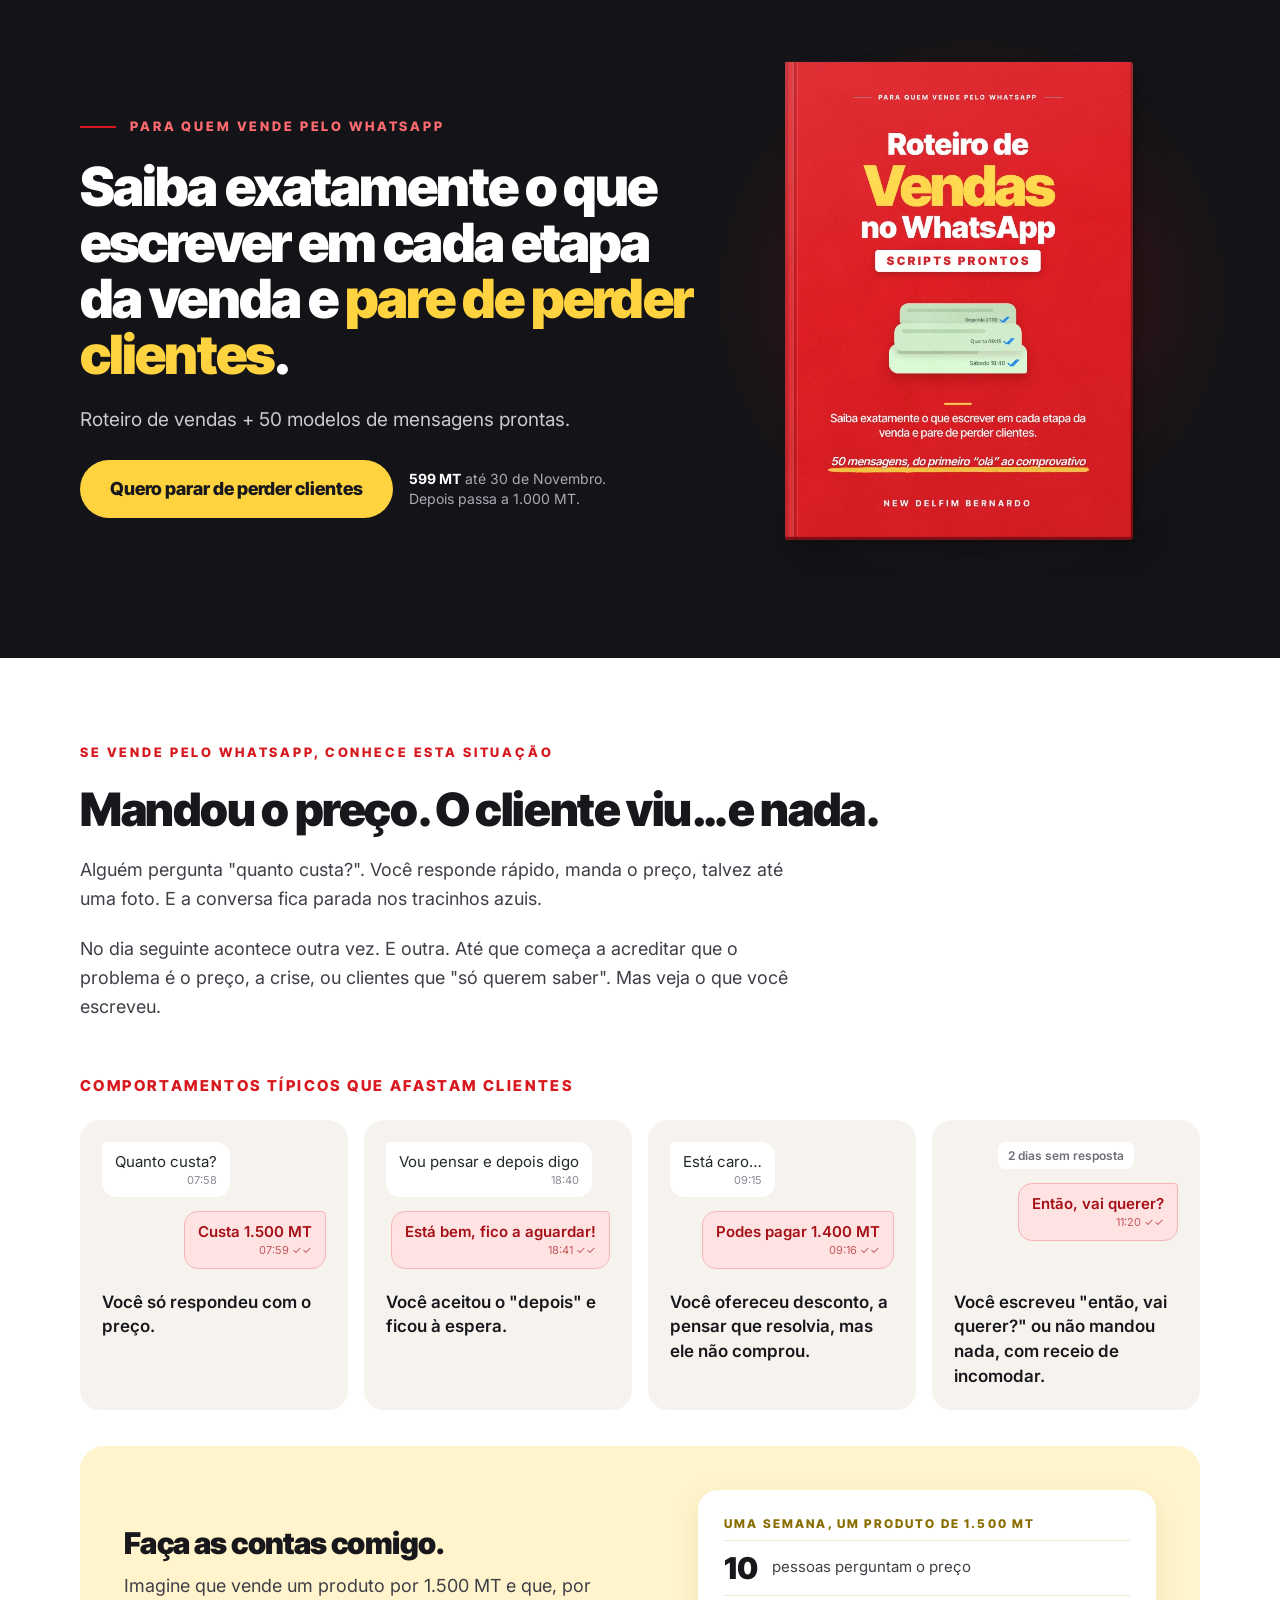
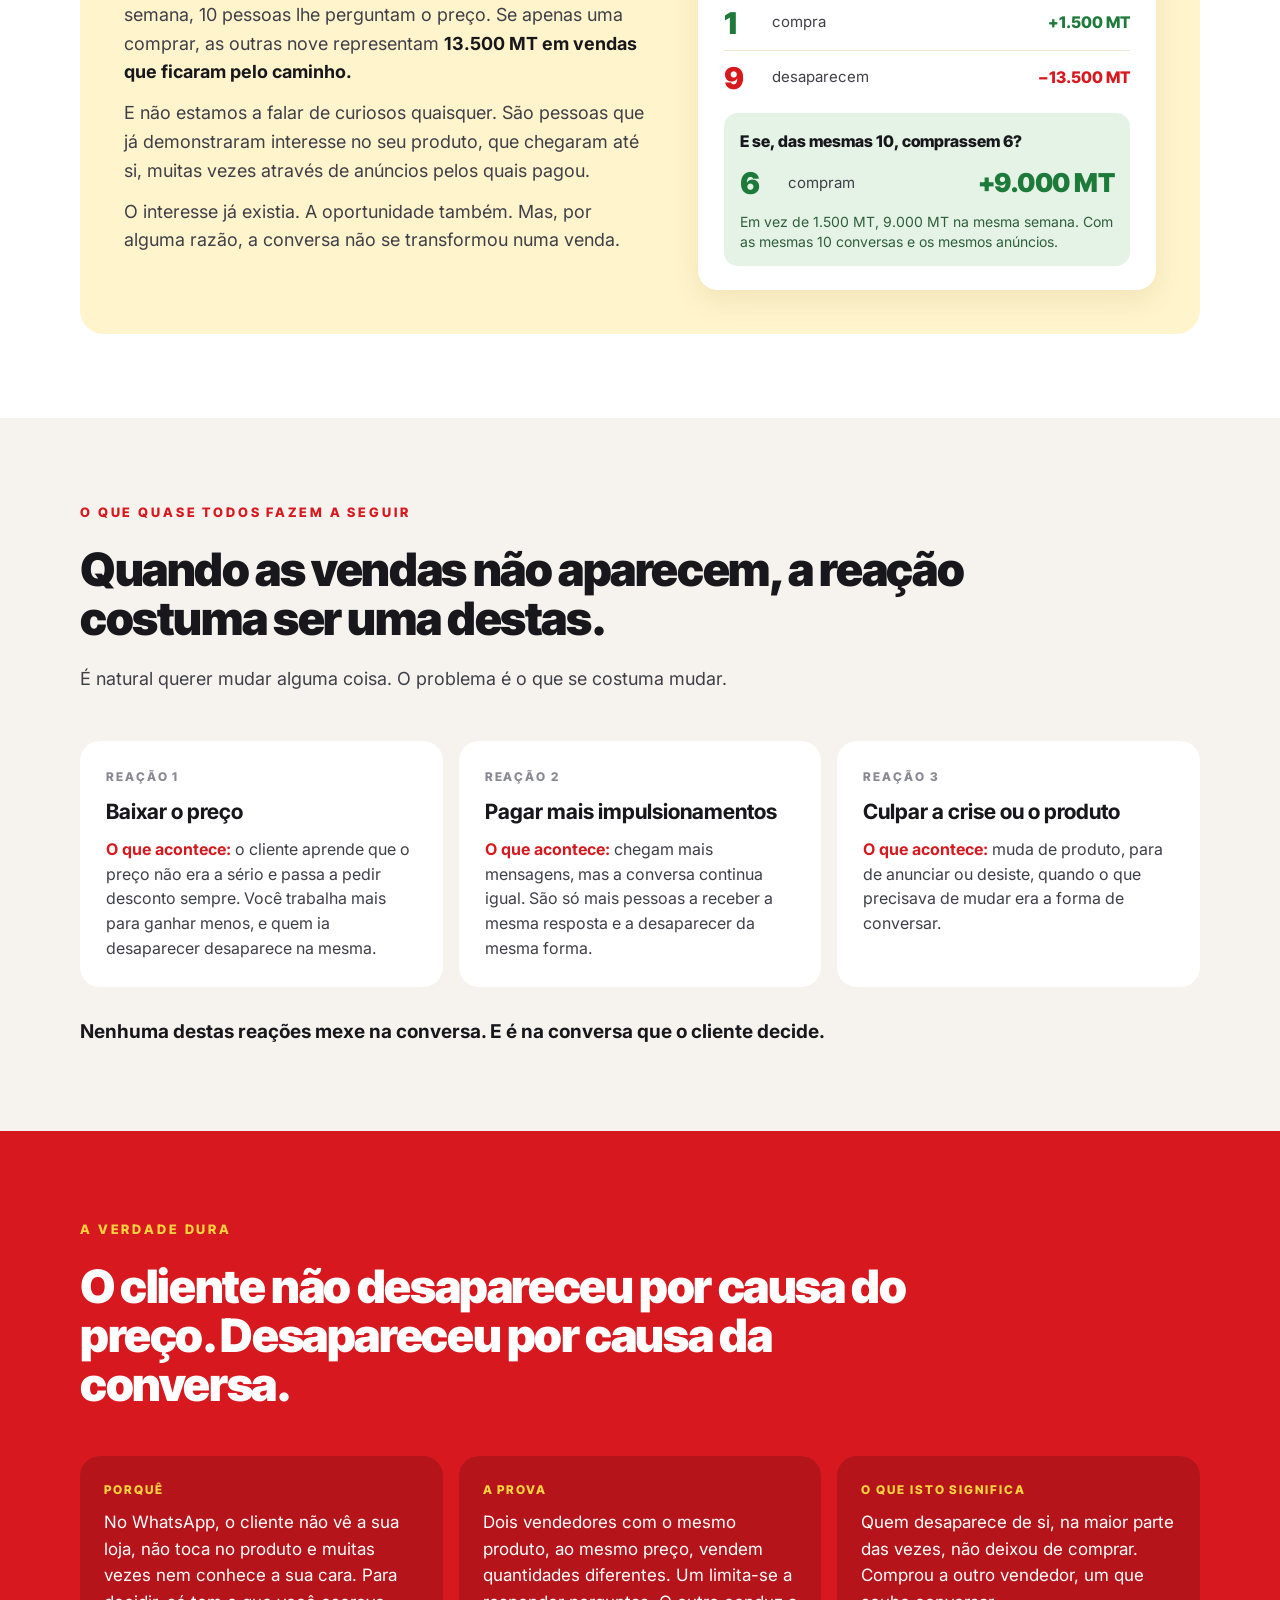
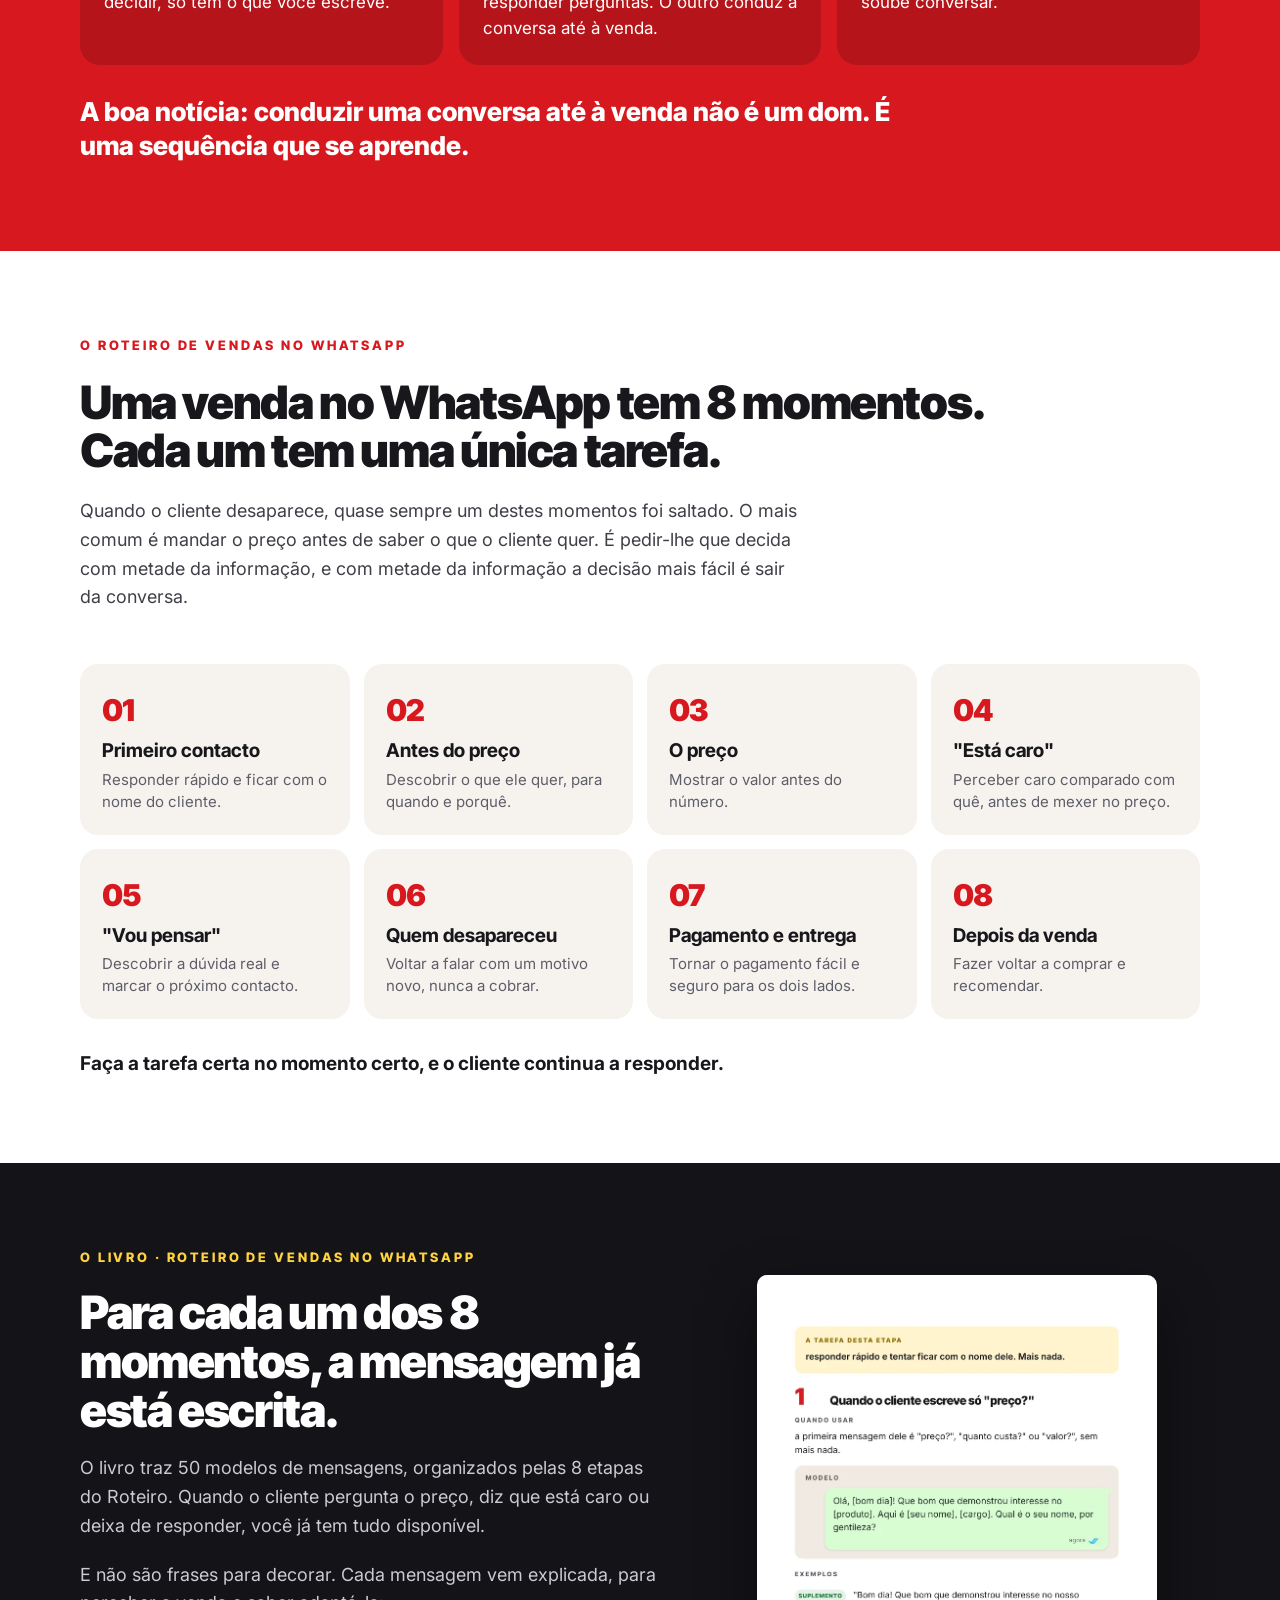
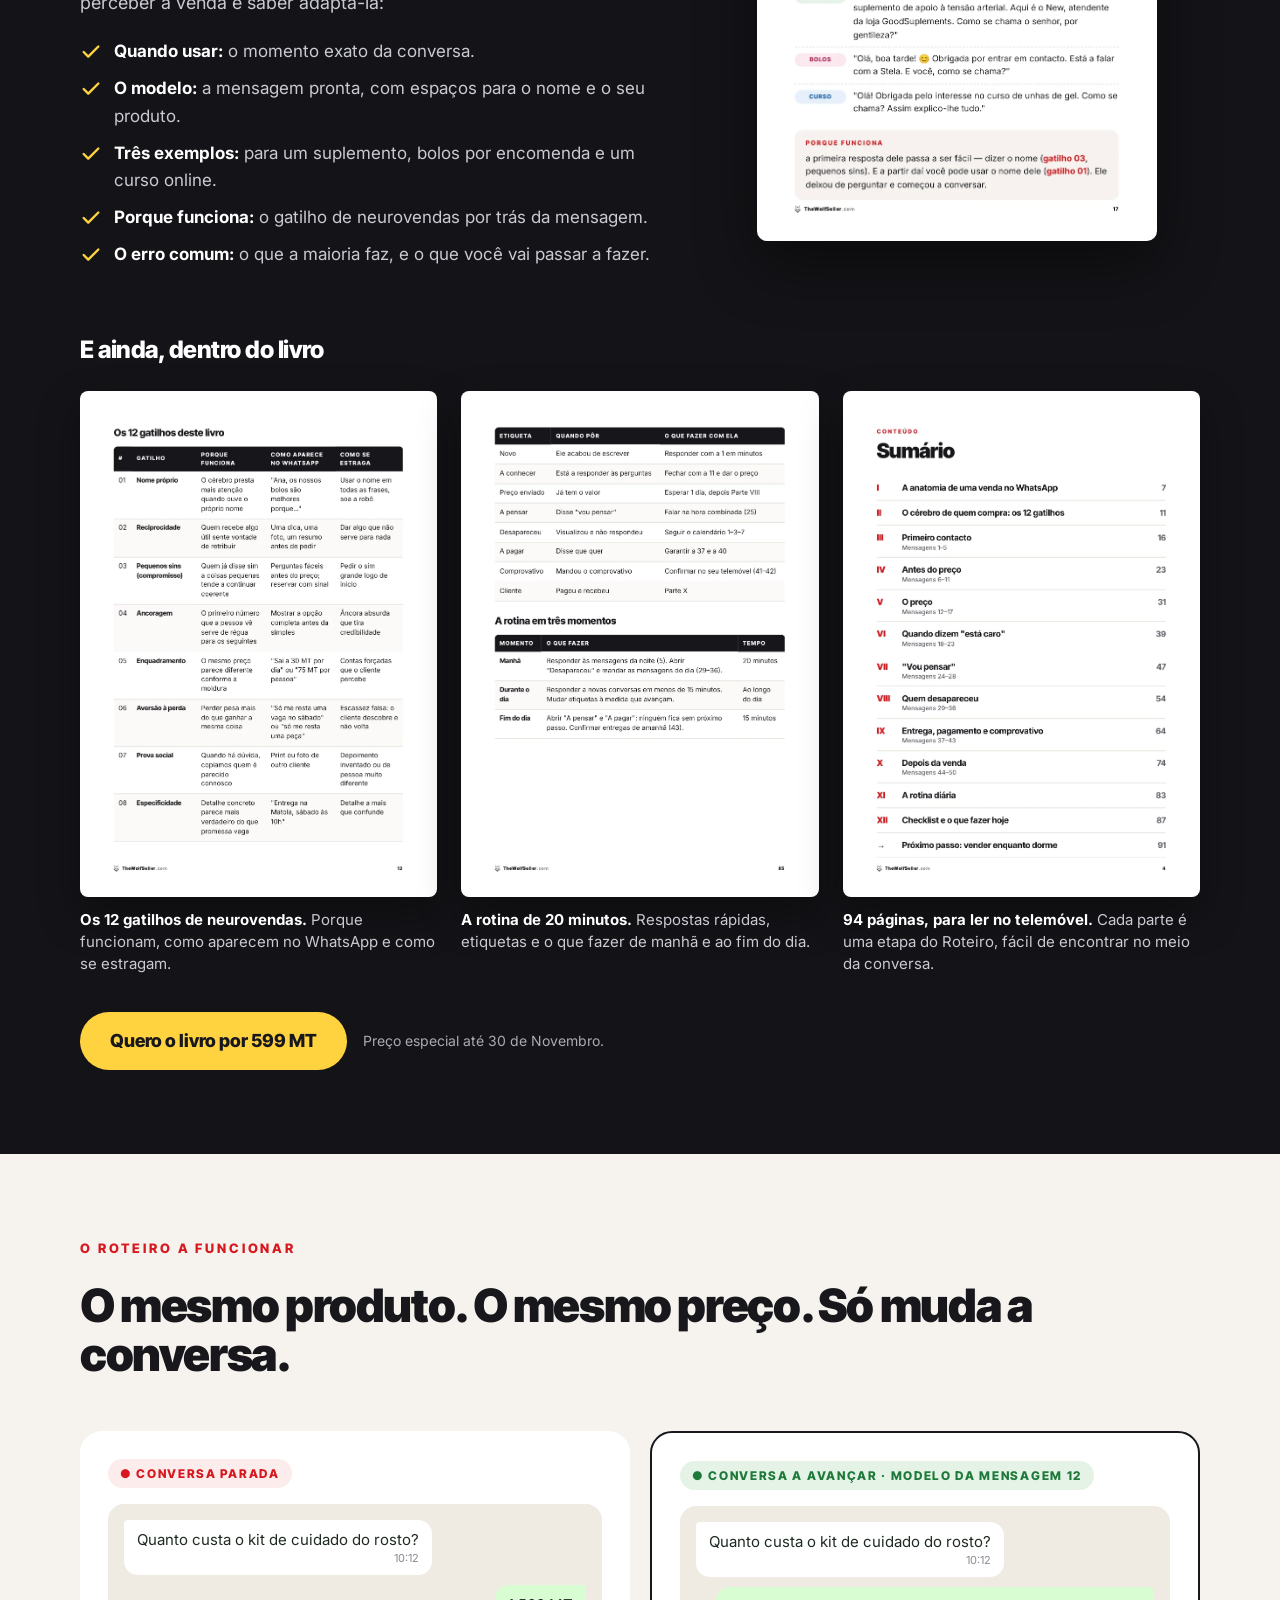
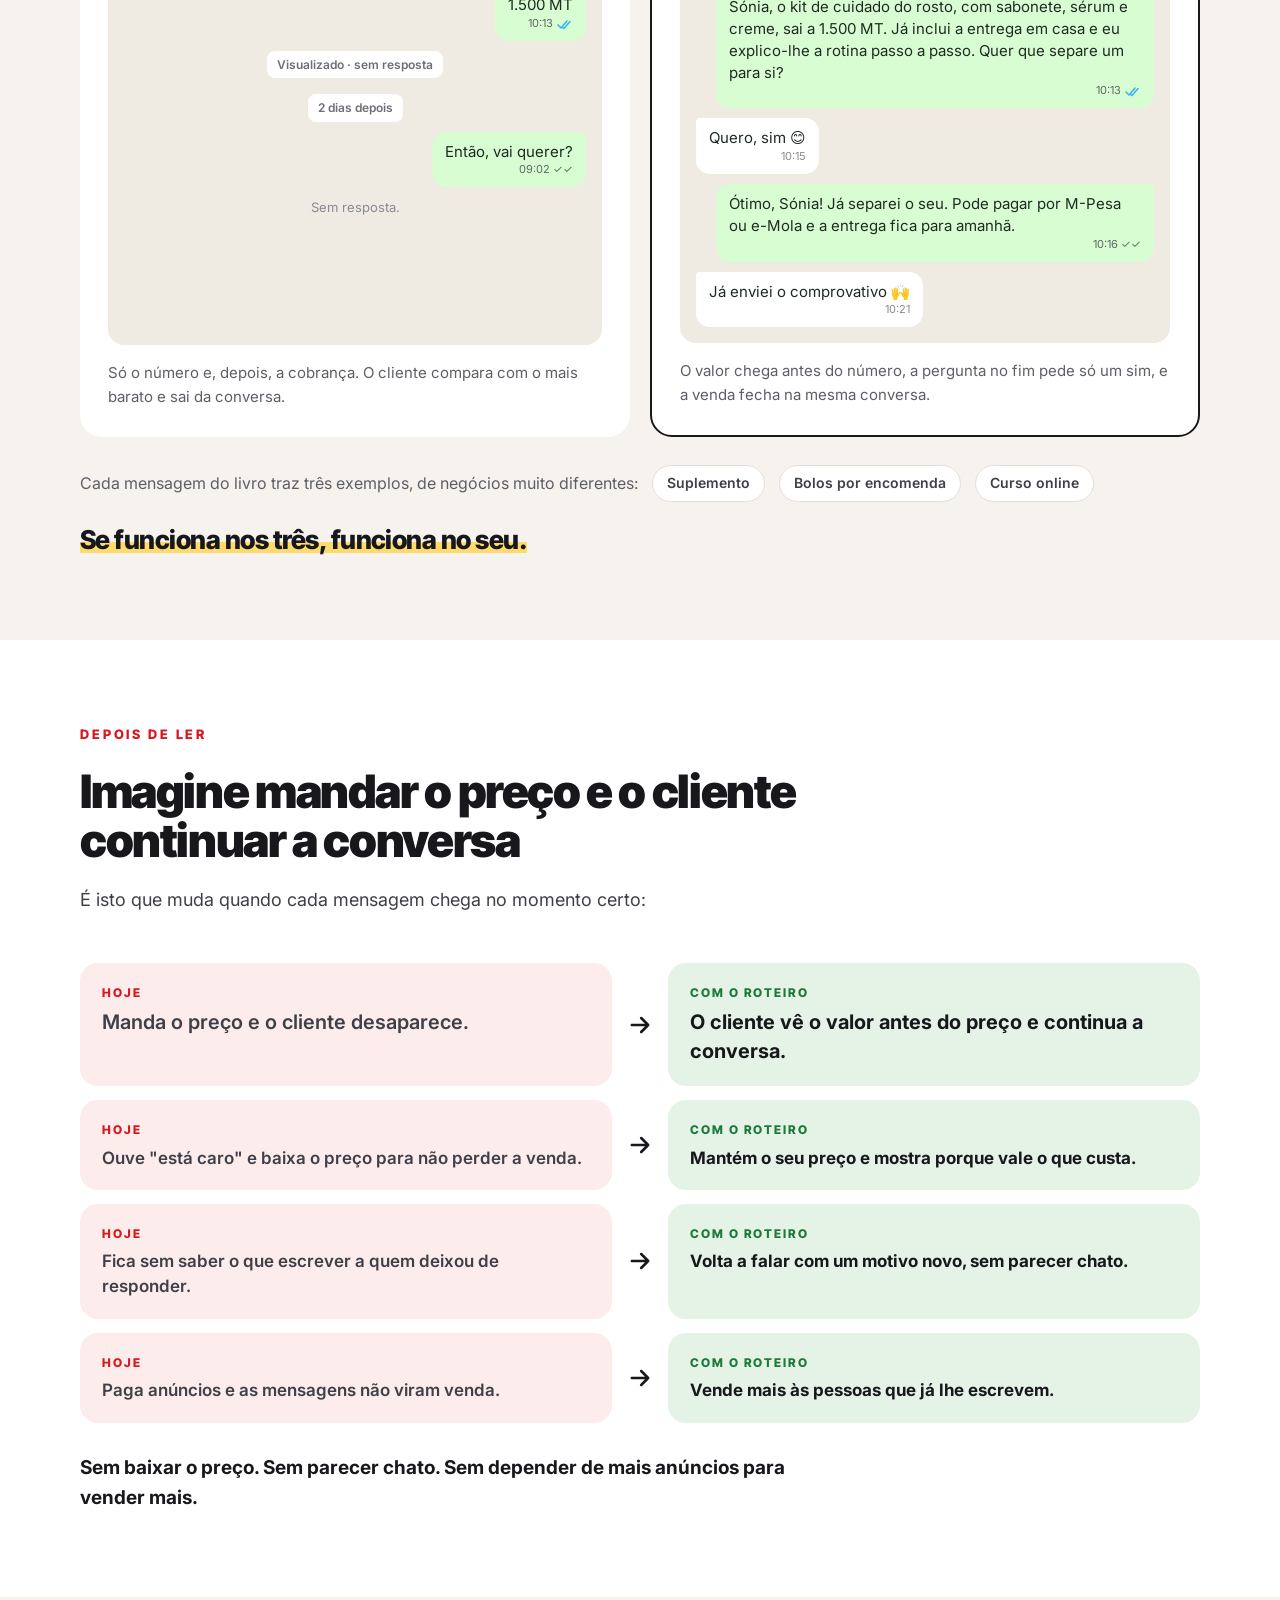
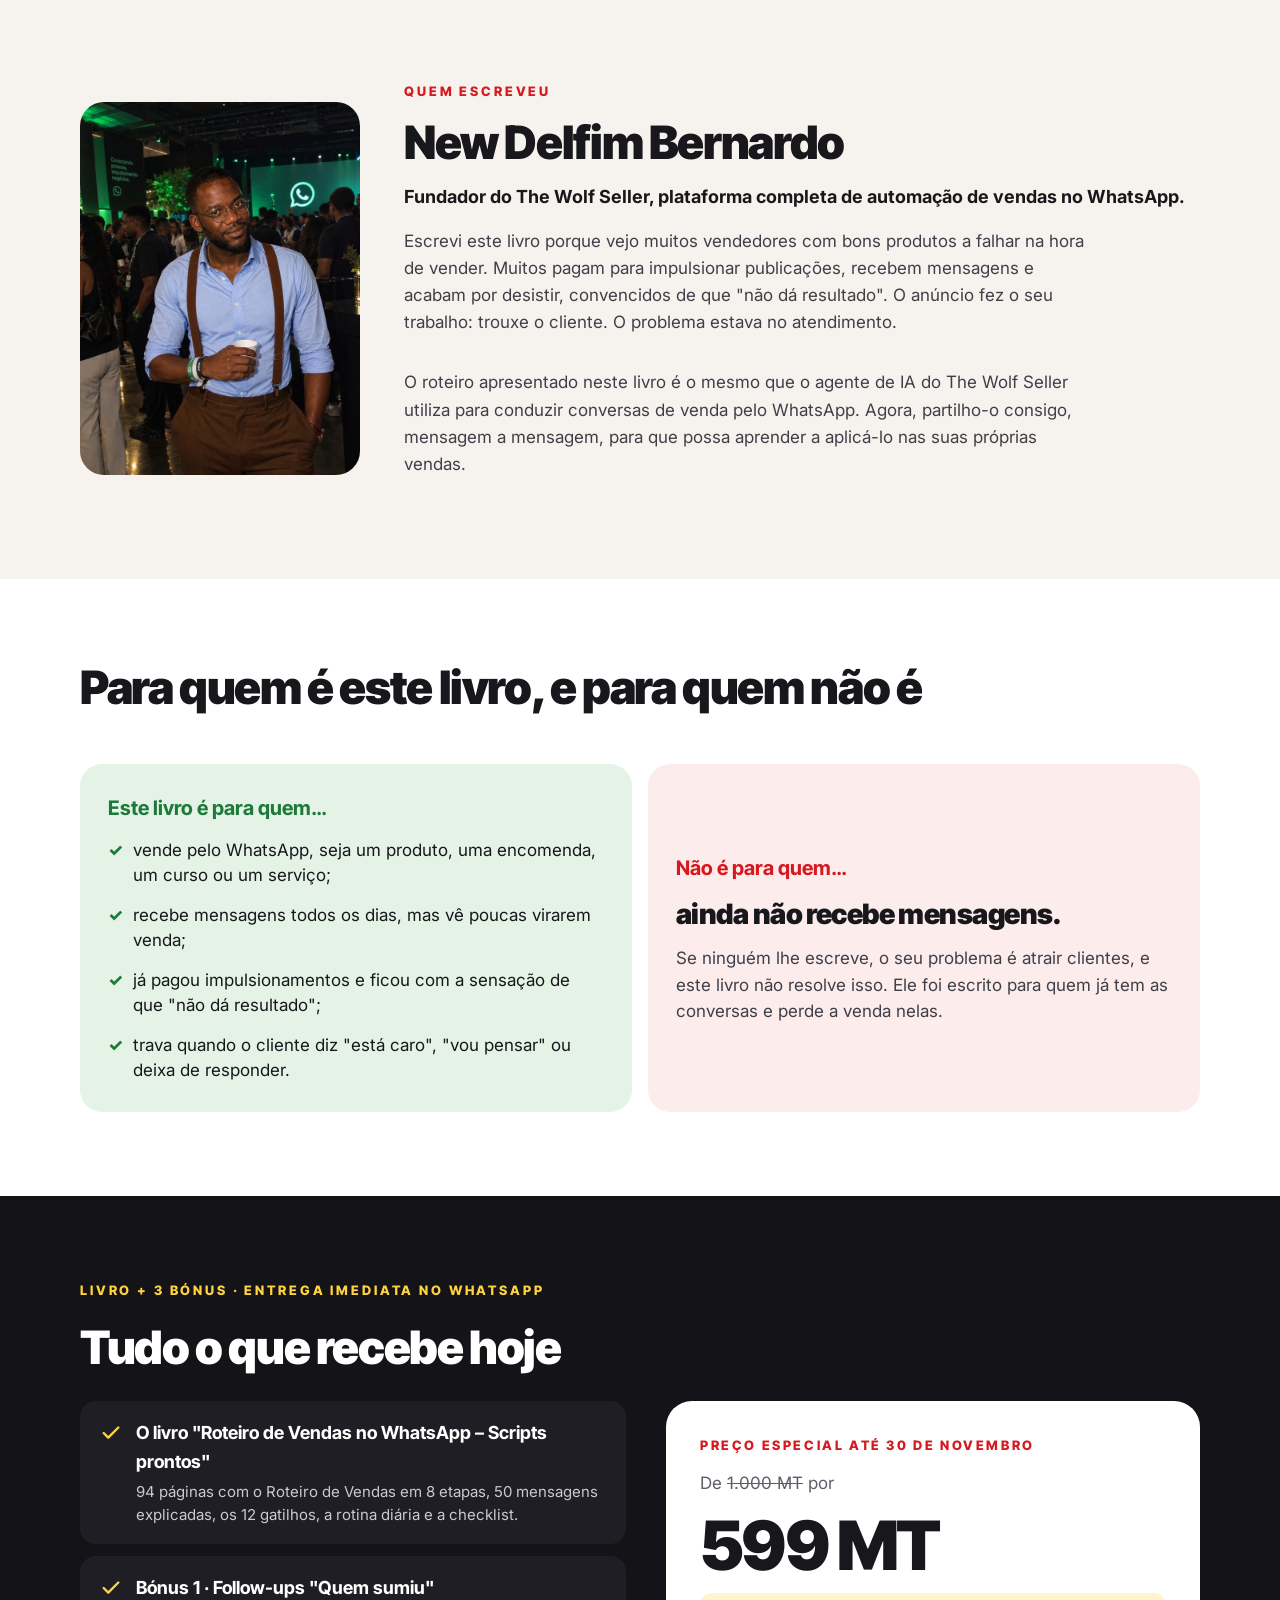
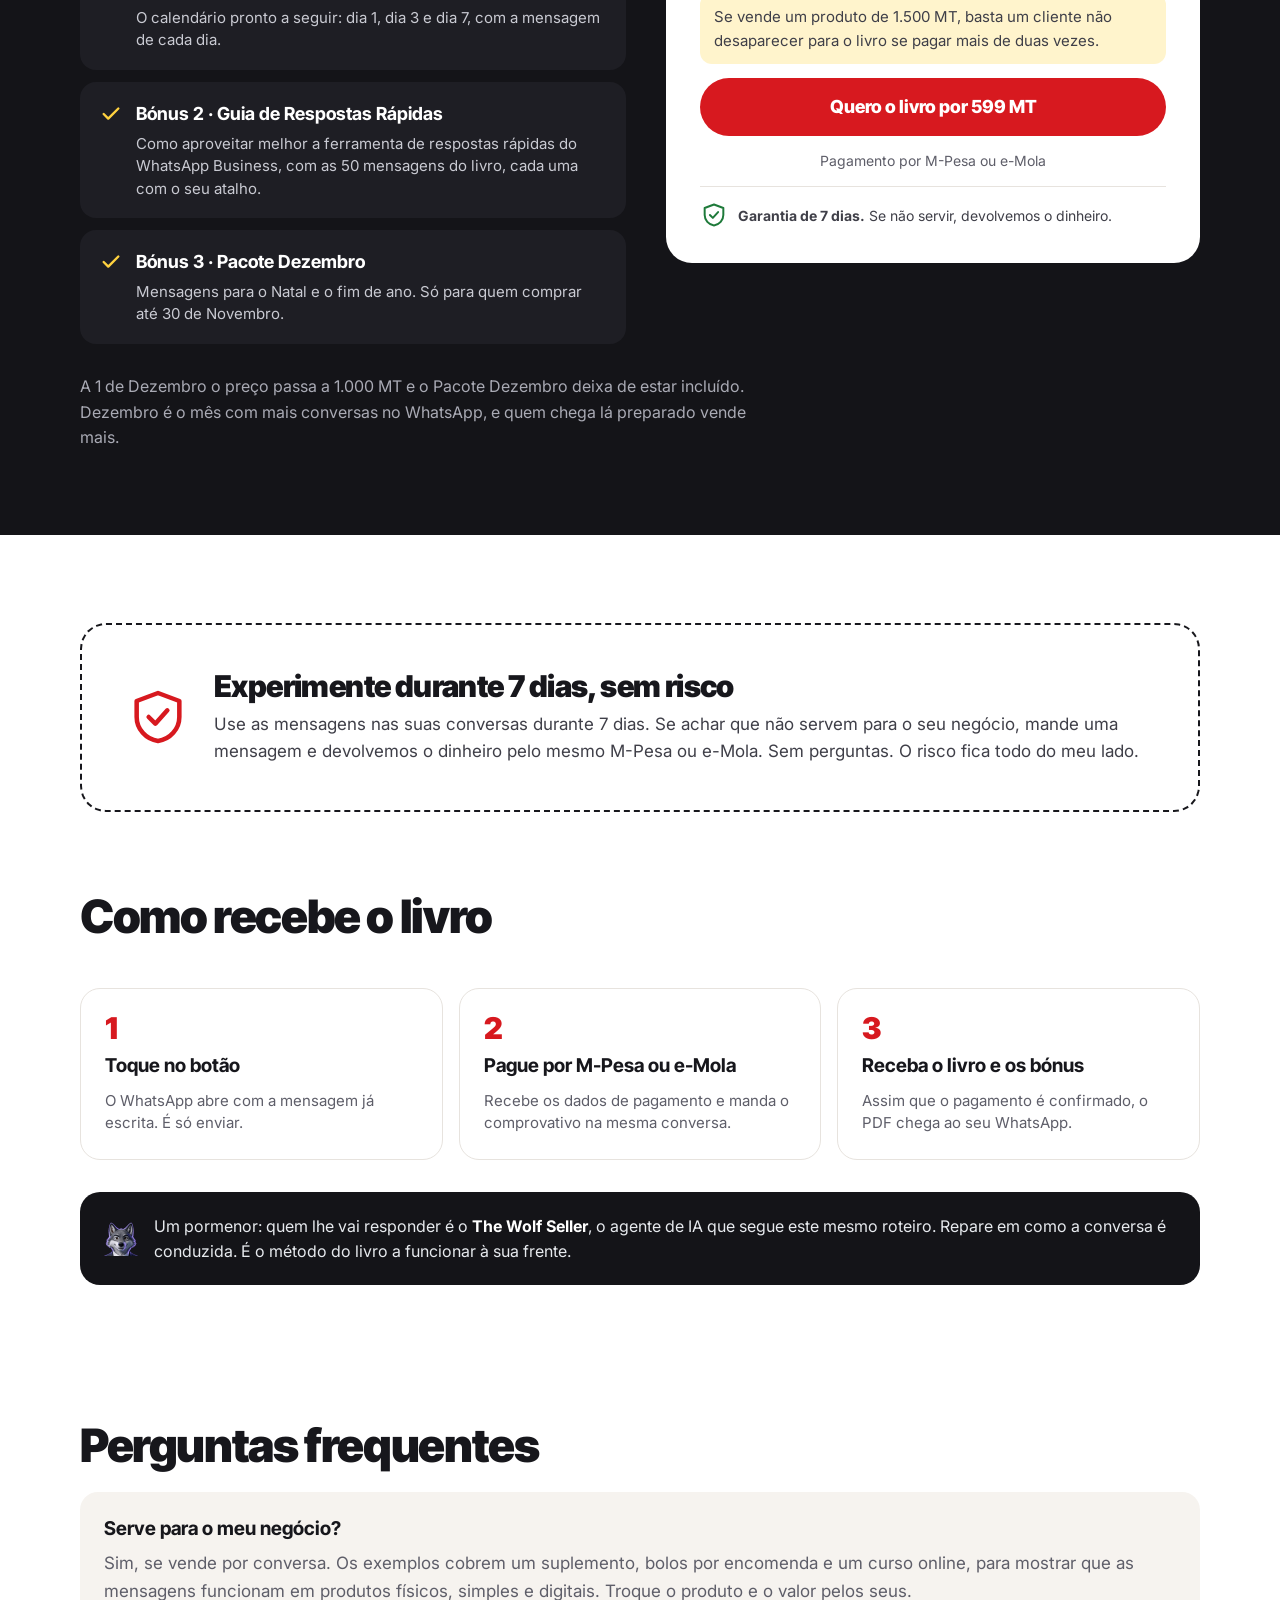
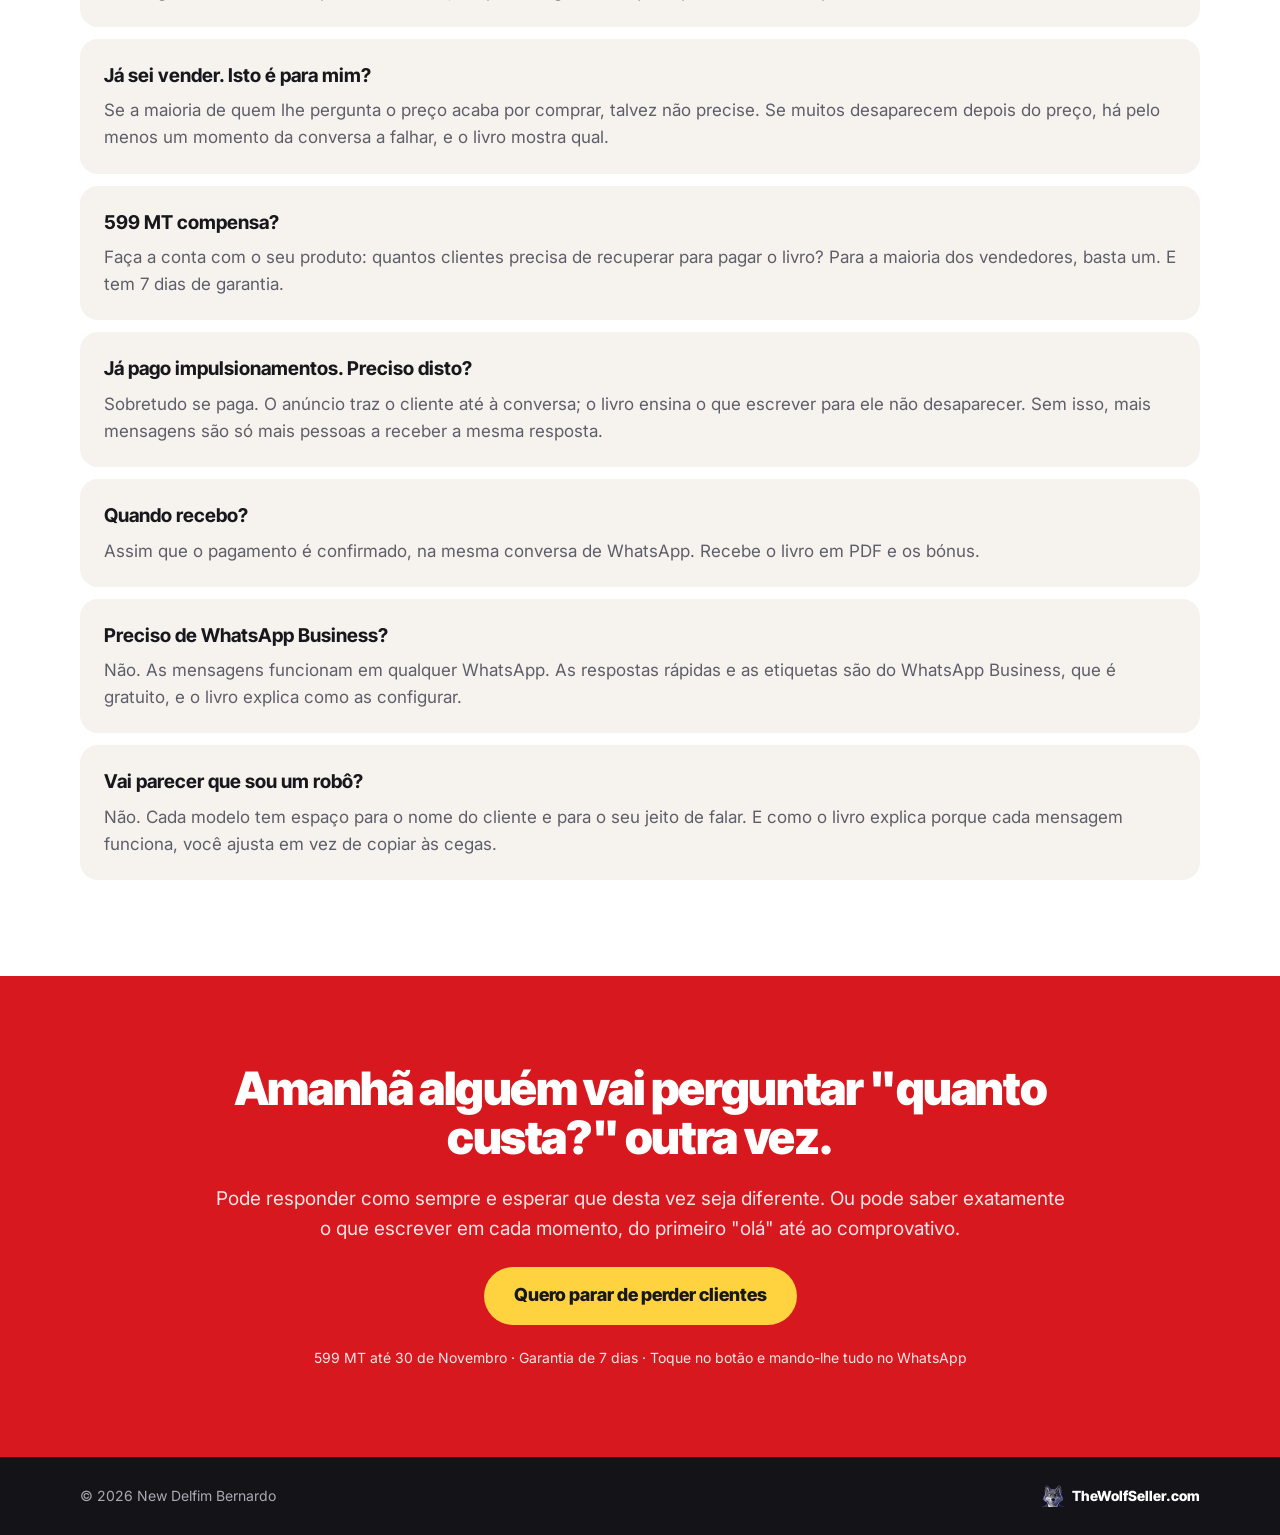
==== commit 5823a0ff: "Teste: icone novo em todas as paginas e favicon.ico na raiz Co-Authored-By: Claude Sonnet 5.5 <norep" ====
--- a/pagina-de-vendas-livro/index.html
+++ b/pagina-de-vendas-livro/index.html
@@ -4,6 +4,10 @@
 <meta charset="utf-8">
 <meta name="viewport" content="width=device-width, initial-scale=1">
 <title>Roteiro de Vendas no WhatsApp – Scripts prontos</title>
+<link rel="icon" type="image/png" href="/assets/icone-mascote-512.png">
+<link rel="apple-touch-icon" href="/assets/icone-mascote-512.png">
+<link rel="shortcut icon" href="/favicon.ico">
+
 <meta name="description" content="Roteiro de Vendas no WhatsApp: 8 etapas e 50 mensagens prontas, do primeiro “olá” ao comprovativo, com exemplos de Moçambique. 599 MT até 30 de Novembro.">
 <link rel="canonical" href="https://www.thewolfseller.com/livro">
 <meta property="og:type" content="website">
